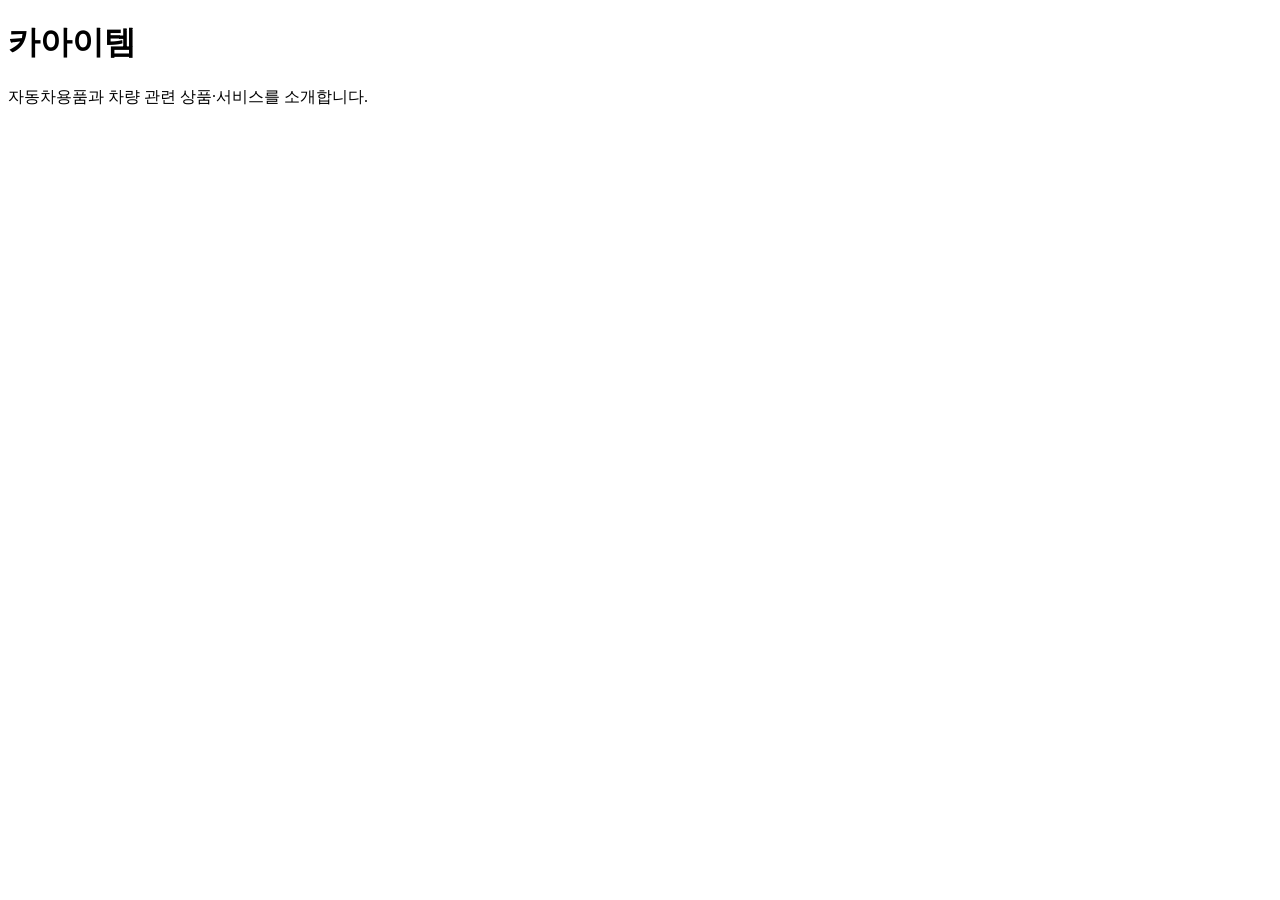
==== index.html @ b66504da "Create index.html" ====
<!DOCTYPE html>
<html lang="ko">
<head>
  <meta charset="UTF-8">
  <meta name="viewport" content="width=device-width, initial-scale=1.0">
  <title>카아이템</title>
</head>
<body>
  <h1>카아이템</h1>
  <p>자동차용품과 차량 관련 상품·서비스를 소개합니다.</p>
</body>
</html>
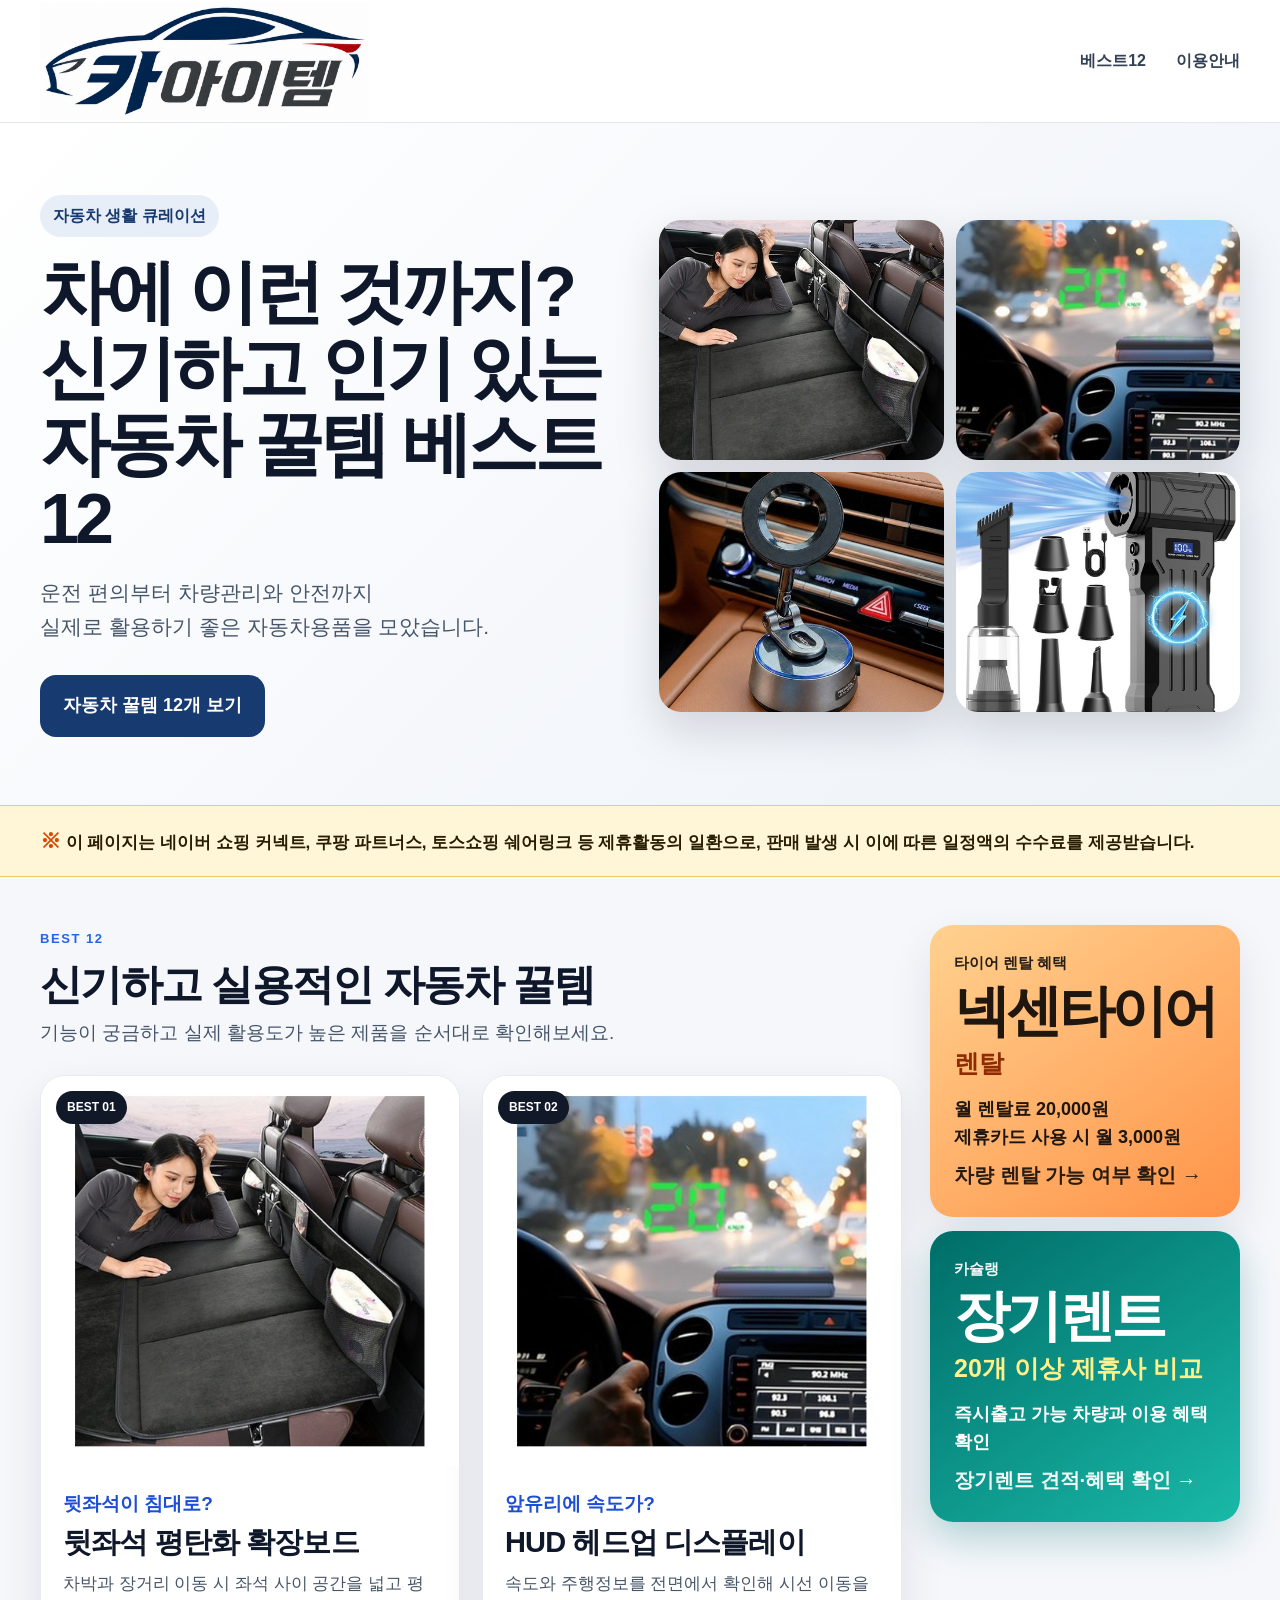
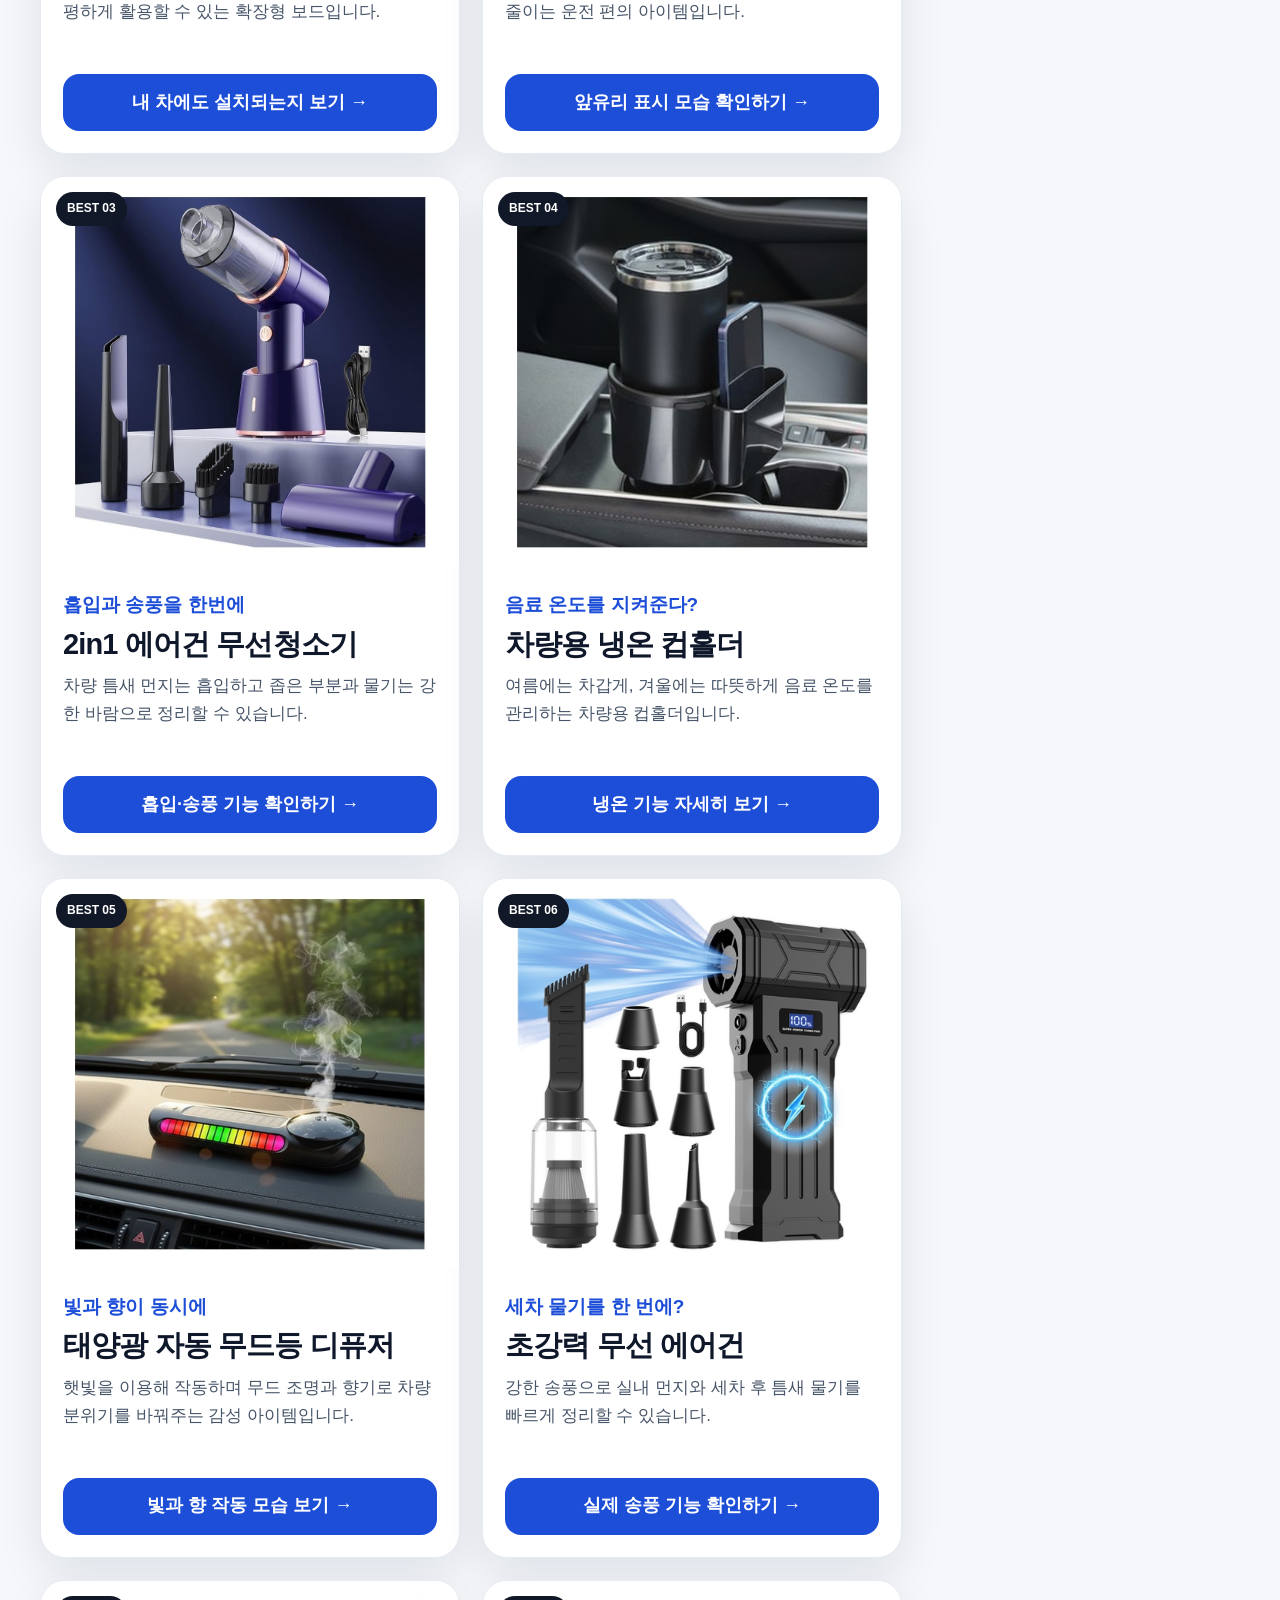
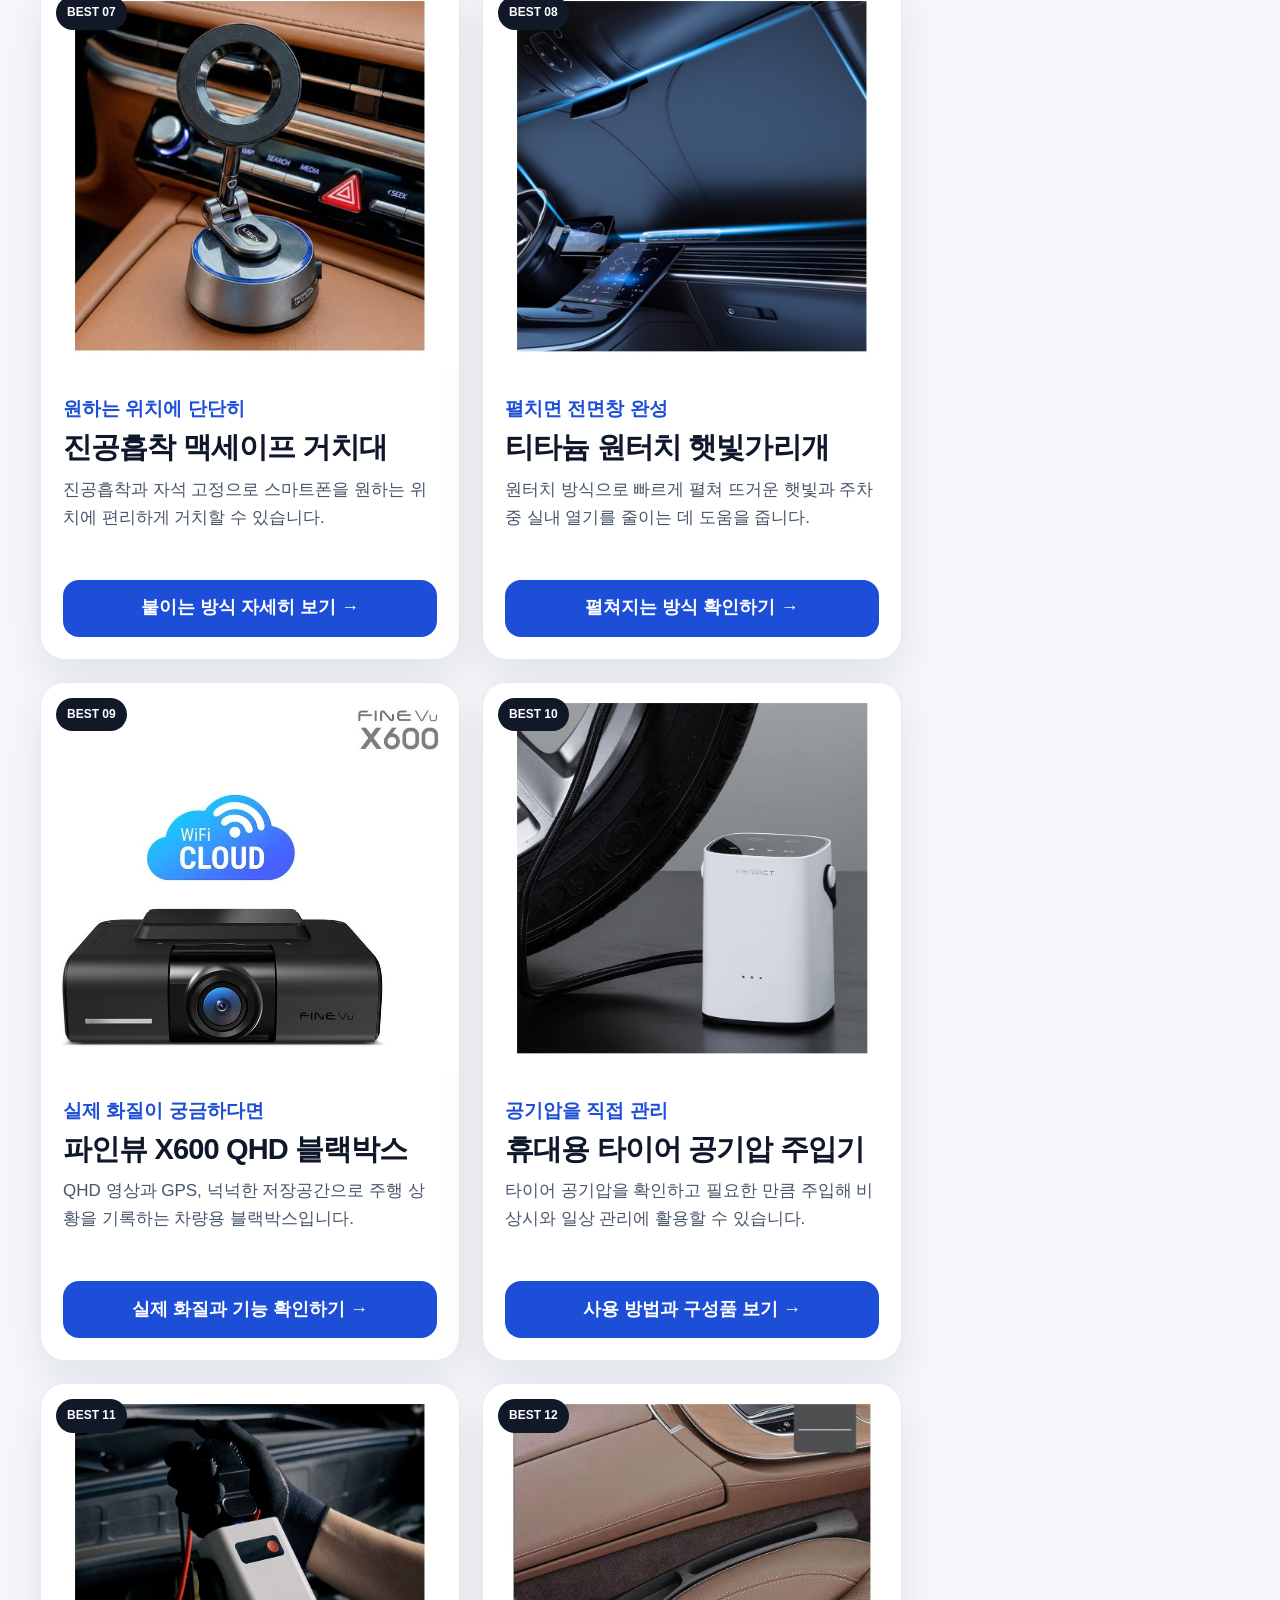
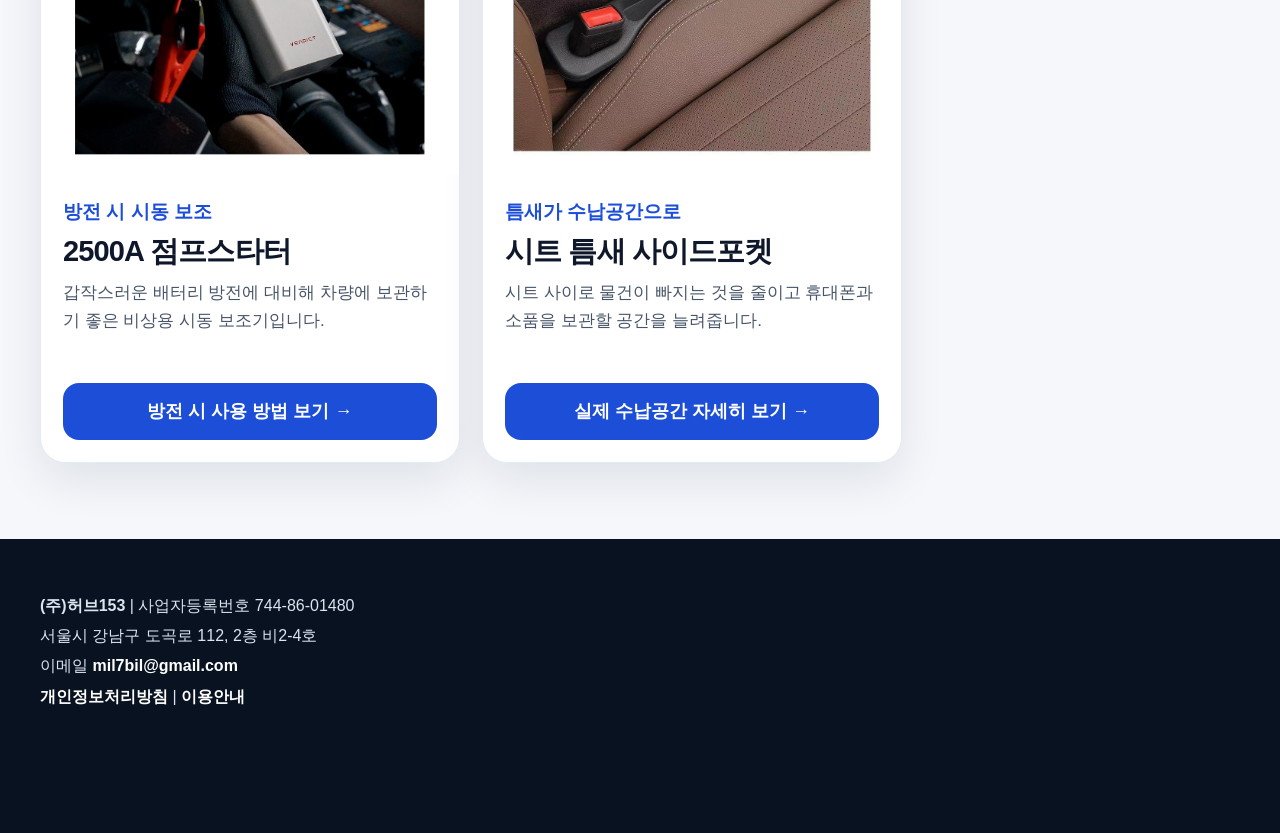
==== commit ecd9a38d: "Add files via upload" ====
--- a/index.html
+++ b/index.html
@@ -1,12 +1,108 @@
-<!DOCTYPE html>
-<html lang="ko">
-<head>
-  <meta charset="UTF-8">
-  <meta name="viewport" content="width=device-width, initial-scale=1.0">
-  <title>카아이템</title>
-</head>
-<body>
-  <h1>카아이템</h1>
-  <p>자동차용품과 차량 관련 상품·서비스를 소개합니다.</p>
-</body>
-</html>
+<!doctype html><html lang="ko"><head>
+<meta charset="utf-8"><meta name="viewport" content="width=device-width,initial-scale=1,viewport-fit=cover">
+<title>카아이템 | 자동차 꿀템 베스트 12</title>
+<meta name="description" content="차에 이런 것까지? 신기하고 인기 있는 자동차 꿀템 베스트 12">
+<link rel="canonical" href="https://caritem.life/"><link rel="stylesheet" href="styles.css">
+</head><body>
+<header class="site-header"><div class="container header-inner">
+<a href="#top" class="logo-link"><img src="assets/logo/caritem-logo.png" alt="카아이템" class="logo-image"></a>
+<nav class="nav"><a href="#best12">베스트12</a><a href="#footer">이용안내</a></nav>
+</div></header>
+<main id="top">
+<section class="hero">
+<div class="container hero-inner">
+<div class="hero-copy">
+<div class="hero-tag">자동차 생활 큐레이션</div>
+<h1>차에 이런 것까지?<br><span>신기하고 인기 있는<br>자동차 꿀템 베스트 12</span></h1>
+<p>운전 편의부터 차량관리와 안전까지<br>실제로 활용하기 좋은 자동차용품을 모았습니다.</p>
+<a href="#best12" class="hero-btn">자동차 꿀템 12개 보기</a>
+</div>
+<div class="hero-photo-collage">
+<a href="https://link.coupang.com/a/ftxtycdx7s" target="_blank" rel="sponsored noopener noreferrer"><img src="assets/hero/01.jpg" alt="뒷좌석 평탄화 확장보드"></a>
+<a href="https://link.coupang.com/a/ftwaCrsBgG" target="_blank" rel="sponsored noopener noreferrer"><img src="assets/hero/02.jpg" alt="HUD 헤드업 디스플레이"></a>
+<a href="https://link.coupang.com/a/ftwsIaDIvk" target="_blank" rel="sponsored noopener noreferrer"><img src="assets/hero/03.jpg" alt="진공흡착 맥세이프 거치대"></a>
+<a href="https://link.coupang.com/a/ftyeFqaHMO" target="_blank" rel="sponsored noopener noreferrer"><img src="assets/hero/04.jpg" alt="초강력 무선 에어건"></a>
+</div>
+</div></section>
+
+<section class="affiliate-disclosure"><div class="container">
+<p><strong>※</strong> 이 페이지는 네이버 쇼핑 커넥트, 쿠팡 파트너스, 토스쇼핑 쉐어링크 등 제휴활동의 일환으로, 판매 발생 시 이에 따른 일정액의 수수료를 제공받습니다.</p>
+</div></section>
+
+<div class="container layout">
+<section class="main-content" id="best12">
+<div class="section-head"><span>BEST 12</span><h2>신기하고 실용적인 자동차 꿀템</h2>
+<p>기능이 궁금하고 실제 활용도가 높은 제품을 순서대로 확인해보세요.</p></div>
+<div class="product-grid"><article class="product-card">
+<a class="product-card-link" href="https://link.coupang.com/a/ftxtycdx7s" target="_blank" rel="sponsored noopener noreferrer">
+<div class="product-image-wrap"><img class="product-image" src="assets/products/01.jpg" alt="뒷좌석 평탄화 확장보드"><span class="product-rank">BEST 01</span></div>
+<div class="product-content"><div class="product-kicker">뒷좌석이 침대로?</div><h3>뒷좌석 평탄화 확장보드</h3><p>차박과 장거리 이동 시 좌석 사이 공간을 넓고 평평하게 활용할 수 있는 확장형 보드입니다.</p><span class="product-btn">내 차에도 설치되는지 보기 →</span></div>
+</a></article><article class="product-card">
+<a class="product-card-link" href="https://link.coupang.com/a/ftwaCrsBgG" target="_blank" rel="sponsored noopener noreferrer">
+<div class="product-image-wrap"><img class="product-image" src="assets/products/02.jpg" alt="HUD 헤드업 디스플레이"><span class="product-rank">BEST 02</span></div>
+<div class="product-content"><div class="product-kicker">앞유리에 속도가?</div><h3>HUD 헤드업 디스플레이</h3><p>속도와 주행정보를 전면에서 확인해 시선 이동을 줄이는 운전 편의 아이템입니다.</p><span class="product-btn">앞유리 표시 모습 확인하기 →</span></div>
+</a></article><article class="product-card">
+<a class="product-card-link" href="https://toss.im/_m/LAUoh4br" target="_blank" rel="sponsored noopener noreferrer">
+<div class="product-image-wrap"><img class="product-image" src="assets/products/03.jpg" alt="2in1 에어건 무선청소기"><span class="product-rank">BEST 03</span></div>
+<div class="product-content"><div class="product-kicker">흡입과 송풍을 한번에</div><h3>2in1 에어건 무선청소기</h3><p>차량 틈새 먼지는 흡입하고 좁은 부분과 물기는 강한 바람으로 정리할 수 있습니다.</p><span class="product-btn">흡입·송풍 기능 확인하기 →</span></div>
+</a></article><article class="product-card">
+<a class="product-card-link" href="https://link.coupang.com/a/ftwKHoUbcW" target="_blank" rel="sponsored noopener noreferrer">
+<div class="product-image-wrap"><img class="product-image" src="assets/products/04.jpg" alt="차량용 냉온 컵홀더"><span class="product-rank">BEST 04</span></div>
+<div class="product-content"><div class="product-kicker">음료 온도를 지켜준다?</div><h3>차량용 냉온 컵홀더</h3><p>여름에는 차갑게, 겨울에는 따뜻하게 음료 온도를 관리하는 차량용 컵홀더입니다.</p><span class="product-btn">냉온 기능 자세히 보기 →</span></div>
+</a></article><article class="product-card">
+<a class="product-card-link" href="https://link.coupang.com/a/ftyCf5DHEW" target="_blank" rel="sponsored noopener noreferrer">
+<div class="product-image-wrap"><img class="product-image" src="assets/products/05.jpg" alt="태양광 자동 무드등 디퓨저"><span class="product-rank">BEST 05</span></div>
+<div class="product-content"><div class="product-kicker">빛과 향이 동시에</div><h3>태양광 자동 무드등 디퓨저</h3><p>햇빛을 이용해 작동하며 무드 조명과 향기로 차량 분위기를 바꿔주는 감성 아이템입니다.</p><span class="product-btn">빛과 향 작동 모습 보기 →</span></div>
+</a></article><article class="product-card">
+<a class="product-card-link" href="https://link.coupang.com/a/ftyeFqaHMO" target="_blank" rel="sponsored noopener noreferrer">
+<div class="product-image-wrap"><img class="product-image" src="assets/products/06.jpg" alt="초강력 무선 에어건"><span class="product-rank">BEST 06</span></div>
+<div class="product-content"><div class="product-kicker">세차 물기를 한 번에?</div><h3>초강력 무선 에어건</h3><p>강한 송풍으로 실내 먼지와 세차 후 틈새 물기를 빠르게 정리할 수 있습니다.</p><span class="product-btn">실제 송풍 기능 확인하기 →</span></div>
+</a></article><article class="product-card">
+<a class="product-card-link" href="https://link.coupang.com/a/ftwsIaDIvk" target="_blank" rel="sponsored noopener noreferrer">
+<div class="product-image-wrap"><img class="product-image" src="assets/products/07.jpg" alt="진공흡착 맥세이프 거치대"><span class="product-rank">BEST 07</span></div>
+<div class="product-content"><div class="product-kicker">원하는 위치에 단단히</div><h3>진공흡착 맥세이프 거치대</h3><p>진공흡착과 자석 고정으로 스마트폰을 원하는 위치에 편리하게 거치할 수 있습니다.</p><span class="product-btn">붙이는 방식 자세히 보기 →</span></div>
+</a></article><article class="product-card">
+<a class="product-card-link" href="https://toss.im/_m/ZxKIRBmD" target="_blank" rel="sponsored noopener noreferrer">
+<div class="product-image-wrap"><img class="product-image" src="assets/products/08.jpg" alt="티타늄 원터치 햇빛가리개"><span class="product-rank">BEST 08</span></div>
+<div class="product-content"><div class="product-kicker">펼치면 전면창 완성</div><h3>티타늄 원터치 햇빛가리개</h3><p>원터치 방식으로 빠르게 펼쳐 뜨거운 햇빛과 주차 중 실내 열기를 줄이는 데 도움을 줍니다.</p><span class="product-btn">펼쳐지는 방식 확인하기 →</span></div>
+</a></article><article class="product-card">
+<a class="product-card-link" href="https://naver.me/52axVWJy" target="_blank" rel="sponsored noopener noreferrer">
+<div class="product-image-wrap"><img class="product-image" src="assets/products/09.jpg" alt="파인뷰 X600 QHD 블랙박스"><span class="product-rank">BEST 09</span></div>
+<div class="product-content"><div class="product-kicker">실제 화질이 궁금하다면</div><h3>파인뷰 X600 QHD 블랙박스</h3><p>QHD 영상과 GPS, 넉넉한 저장공간으로 주행 상황을 기록하는 차량용 블랙박스입니다.</p><span class="product-btn">실제 화질과 기능 확인하기 →</span></div>
+</a></article><article class="product-card">
+<a class="product-card-link" href="https://naver.me/xM5uD6eC" target="_blank" rel="sponsored noopener noreferrer">
+<div class="product-image-wrap"><img class="product-image" src="assets/products/10.jpg" alt="휴대용 타이어 공기압 주입기"><span class="product-rank">BEST 10</span></div>
+<div class="product-content"><div class="product-kicker">공기압을 직접 관리</div><h3>휴대용 타이어 공기압 주입기</h3><p>타이어 공기압을 확인하고 필요한 만큼 주입해 비상시와 일상 관리에 활용할 수 있습니다.</p><span class="product-btn">사용 방법과 구성품 보기 →</span></div>
+</a></article><article class="product-card">
+<a class="product-card-link" href="https://naver.me/FRoBvmih" target="_blank" rel="sponsored noopener noreferrer">
+<div class="product-image-wrap"><img class="product-image" src="assets/products/11.jpg" alt="2500A 점프스타터"><span class="product-rank">BEST 11</span></div>
+<div class="product-content"><div class="product-kicker">방전 시 시동 보조</div><h3>2500A 점프스타터</h3><p>갑작스러운 배터리 방전에 대비해 차량에 보관하기 좋은 비상용 시동 보조기입니다.</p><span class="product-btn">방전 시 사용 방법 보기 →</span></div>
+</a></article><article class="product-card">
+<a class="product-card-link" href="https://toss.im/_m/Jqt0DOQj" target="_blank" rel="sponsored noopener noreferrer">
+<div class="product-image-wrap"><img class="product-image" src="assets/products/12.jpg" alt="시트 틈새 사이드포켓"><span class="product-rank">BEST 12</span></div>
+<div class="product-content"><div class="product-kicker">틈새가 수납공간으로</div><h3>시트 틈새 사이드포켓</h3><p>시트 사이로 물건이 빠지는 것을 줄이고 휴대폰과 소품을 보관할 공간을 늘려줍니다.</p><span class="product-btn">실제 수납공간 자세히 보기 →</span></div>
+</a></article></div>
+
+</section>
+
+<aside class="sticky-rail">
+<a href="https://zidlsysw.adpt.kr" target="_blank" rel="sponsored noopener noreferrer" class="rail-card tire">
+<span>타이어 렌탈 혜택</span><strong>넥센타이어</strong><em>렌탈</em><b>월 렌탈료 20,000원<br>제휴카드 사용 시 월 3,000원<br><span class="rail-cta">차량 렌탈 가능 여부 확인 →</span></b></a>
+<a href="https://www.albarich.com/pt/D7Onaa3nfa" target="_blank" rel="sponsored noopener noreferrer" class="rail-card rent">
+<span>카슐랭</span><strong>장기렌트</strong><em>20개 이상 제휴사 비교</em><b>즉시출고 가능 차량과 이용 혜택 확인<br><span class="rail-cta">장기렌트 견적·혜택 확인 →</span></b></a>
+</aside></div>
+</main>
+
+<footer class="site-footer" id="footer">
+<div class="container simple-footer">
+<p><strong>(주)허브153</strong> | 사업자등록번호 744-86-01480</p>
+<p>서울시 강남구 도곡로 112, 2층 비2-4호</p>
+<p>이메일 <a href="mailto:mil7bil@gmail.com">mil7bil@gmail.com</a></p>
+<p><a href="privacy/">개인정보처리방침</a> | <a href="terms/">이용안내</a></p>
+</div></footer>
+
+<div class="mobile-bar">
+<a href="https://zidlsysw.adpt.kr" target="_blank" rel="sponsored noopener noreferrer" class="mobile-tire"><span>넥센타이어</span><strong>렌탈</strong><em>월 20,000원 / 카드 사용 시 월 3,000원</em></a>
+<a href="https://www.albarich.com/pt/D7Onaa3nfa" target="_blank" rel="sponsored noopener noreferrer" class="mobile-rent"><span>카슐랭</span><strong>장기렌트</strong><em>견적·혜택 확인</em></a>
+</div>
+</body></html>
--- a/styles.css
+++ b/styles.css
@@ -0,0 +1,235 @@
+
+:root{--bg:#f5f7fb;--text:#0f172a;--muted:#475569;--shadow:0 18px 45px rgba(15,23,42,.09)}
+*{box-sizing:border-box}html{scroll-behavior:smooth}body{margin:0;font-family:Pretendard,-apple-system,BlinkMacSystemFont,"Noto Sans KR","Segoe UI",sans-serif;background:var(--bg);color:var(--text);line-height:1.65}img{display:block;max-width:100%}a{text-decoration:none;color:inherit}.container{width:min(1200px,calc(100% - 36px));margin:auto}
+.site-header{position:sticky;top:0;z-index:50;background:rgba(255,255,255,.96);border-bottom:1px solid #e5e7eb;backdrop-filter:blur(12px)}.header-inner{height:104px;display:flex;align-items:center;justify-content:space-between}.logo-image{height:74px;width:auto}.nav{display:flex;gap:30px;font-weight:800;color:#334155}
+.hero{background:linear-gradient(135deg,#08162f,#102f66 55%,#174ea6);color:#fff;padding:82px 0 76px}.hero-inner{display:grid;grid-template-columns:1.05fr .95fr;gap:48px;align-items:center}.hero-tag{display:inline-block;background:rgba(255,255,255,.13);padding:8px 13px;border-radius:999px;font-weight:800}.hero h1{font-size:clamp(44px,5.8vw,70px);line-height:1.08;letter-spacing:-.055em;margin:18px 0}.hero p{font-size:21px;color:#dbeafe;margin:0}.hero-btn{display:inline-flex;margin-top:30px;background:#fff;color:#0f172a;padding:16px 23px;border-radius:16px;font-size:18px;font-weight:900}.hero-visual{min-height:360px;position:relative;display:flex;align-items:center;justify-content:center}.car-line{width:94%;height:220px;border:8px solid rgba(255,255,255,.9);border-left-color:transparent;border-right-color:transparent;border-bottom-width:14px;border-radius:55% 55% 30% 30%/70% 70% 25% 25%;transform:skewX(-8deg)}.category-pills{position:absolute;bottom:20px;display:flex;gap:10px;flex-wrap:wrap;justify-content:center}.category-pills span{background:#fff;color:#15305f;padding:9px 16px;border-radius:999px;font-weight:900}
+.affiliate-disclosure{background:#fff6d8;border-top:1px solid #efca65;border-bottom:1px solid #efca65}.affiliate-disclosure p{margin:0;padding:18px 0;font-size:17px;font-weight:700;color:#281d00}.affiliate-disclosure strong{color:#d94700;font-size:21px}
+.layout{display:grid;grid-template-columns:minmax(0,1fr) 310px;gap:28px;padding:48px 0 76px}.section-head{margin-bottom:26px}.section-head span{font-size:13px;font-weight:900;color:#2563eb;letter-spacing:.12em}.section-head h2{font-size:42px;line-height:1.18;letter-spacing:-.04em;margin:8px 0}.section-head p{font-size:19px;color:#475569;margin:0}.product-grid{display:grid;grid-template-columns:repeat(2,minmax(0,1fr));gap:22px}.product-card{background:#fff;border:1px solid #e6ebf1;border-radius:25px;overflow:hidden;box-shadow:var(--shadow);transition:.2s}.product-card:hover{transform:translateY(-5px)}.product-image-wrap{position:relative}.product-image{width:100%;aspect-ratio:1.55/1;object-fit:cover}.product-rank{position:absolute;left:15px;top:15px;background:#111827;color:#fff;padding:7px 11px;border-radius:999px;font-size:12px;font-weight:900}.product-content{padding:22px}.product-kicker{font-size:19px;font-weight:900;color:#1d4ed8}.product-content h3{font-size:29px;line-height:1.22;margin:6px 0 10px;letter-spacing:-.03em}.product-content p{font-size:17px;color:#475569;margin:0 0 20px;min-height:84px}.product-btn{display:flex;align-items:center;justify-content:center;background:#1d4ed8;color:#fff;min-height:57px;border-radius:16px;font-size:18px;font-weight:900}
+.benefits-section{margin-top:54px;padding:34px;border-radius:30px;background:linear-gradient(135deg,#0b1531,#151f4e);color:#fff}.section-head.light span{color:#93c5fd}.section-head.light p{color:#dbeafe}.benefits-grid{display:grid;grid-template-columns:1fr 1fr;gap:18px}.benefit-card{padding:27px;border-radius:25px}.benefit-card.tire{background:linear-gradient(145deg,#fff5e4,#ffc47d);color:#111827}.benefit-card.rent{background:linear-gradient(145deg,#1b3f98,#5b37ca);color:#fff;box-shadow:0 16px 36px rgba(62,51,205,.38)}.benefit-top{font-size:14px;font-weight:900}.benefit-card h3{font-size:35px;line-height:1.15;margin:11px 0}.benefit-strong{font-size:23px;font-weight:900;margin:0}.benefit-card.tire .benefit-strong{color:#b84300}.benefit-card.rent .benefit-strong{color:#ffe67c}.benefit-desc{font-size:17px;margin:16px 0 20px}.benefit-btn{display:flex;align-items:center;justify-content:center;min-height:57px;border-radius:15px;font-size:17px;font-weight:900}.tire-btn{background:#ef5b0c;color:#fff}.rent-btn{background:#fff;color:#243d9b}
+.sticky-rail{position:sticky;top:125px;align-self:start;display:flex;flex-direction:column;gap:14px}.rail-card{padding:23px;border-radius:23px;box-shadow:var(--shadow)}.rail-card.tire{background:linear-gradient(145deg,#fff1d8,#ffb35f)}.rail-card.rent{background:linear-gradient(145deg,#193d98,#6637d4);color:#fff;box-shadow:0 16px 38px rgba(55,45,190,.35)}.rail-card span,.rail-card strong,.rail-card em,.rail-card b{display:block}.rail-card span{font-size:14px;font-weight:900}.rail-card strong{font-size:29px;line-height:1.18;margin-top:9px}.rail-card em{font-style:normal;font-size:18px;font-weight:900;margin-top:8px}.rail-card.tire em{color:#9d3200}.rail-card.rent em{color:#ffe477}.rail-card b{margin-top:18px;font-size:17px}
+.site-footer{background:#091221;color:#dbe4ef;padding:42px 0 112px}.footer-inner{display:grid;grid-template-columns:1.2fr .7fr 1fr;gap:30px}.footer-logo{height:64px;width:auto;margin-bottom:12px}.footer-brand p,.footer-company p{margin:0;font-size:16px}.footer-links{display:flex;flex-direction:column;gap:12px;padding-top:9px}.footer-links a{font-weight:800;color:#fff}.mobile-bar{display:none}
+@media(max-width:1080px){.layout{grid-template-columns:1fr}.sticky-rail{display:none}}
+@media(max-width:860px){
+body{padding-bottom:86px}.header-inner{height:86px}.logo-image{height:58px}.nav{display:none}.hero{padding:55px 0 52px}.hero-inner{grid-template-columns:1fr}.hero h1{font-size:43px}.hero p{font-size:18px}.hero-visual{min-height:210px}.car-line{height:130px}.affiliate-disclosure p{font-size:16px;padding:16px 0}.layout{padding-top:34px}.section-head h2{font-size:33px}.section-head p{font-size:17px}.product-grid{grid-template-columns:1fr}.product-content h3{font-size:27px}.product-content p{min-height:0}.benefits-section{display:none}.footer-inner{grid-template-columns:1fr}.site-footer{padding-bottom:36px}.mobile-bar{display:grid;position:fixed;left:8px;right:8px;bottom:8px;z-index:100;grid-template-columns:1fr 1fr;gap:7px;background:#0f172a;padding:7px;border-radius:17px;box-shadow:0 15px 40px rgba(0,0,0,.33)}.mobile-bar a{border-radius:12px;padding:8px 10px;color:#fff;min-height:65px}.mobile-tire{background:#e85b0b}.mobile-rent{background:linear-gradient(135deg,#1d3c9b,#6237cf)}.mobile-bar span,.mobile-bar strong,.mobile-bar em{display:block;line-height:1.16}.mobile-bar span{font-size:11px}.mobile-bar strong{font-size:15px;margin-top:3px}.mobile-bar em{font-style:normal;font-size:11px;margin-top:3px;color:#fff2b0}}
+
+/* final v3 refinements */
+.hero{
+  background:linear-gradient(135deg,#ffffff 0%,#f4f7fb 60%,#eef3f8 100%);
+  color:#0f172a;
+  padding:72px 0 68px;
+}
+.hero p{color:#475569}
+.hero-tag{background:#e8eef8;color:#173a70}
+.hero-btn{background:#173a70;color:#fff}
+.hero-photo-collage{
+  position:relative;
+  min-height:430px;
+}
+.hero-photo-collage img{
+  position:absolute;
+  width:54%;
+  aspect-ratio:1/1;
+  object-fit:cover;
+  border-radius:28px;
+  border:8px solid #fff;
+  box-shadow:0 22px 55px rgba(15,23,42,.16);
+}
+.hero-photo-collage img:nth-child(1){left:0;top:55px;z-index:2}
+.hero-photo-collage img:nth-child(2){right:0;top:0;z-index:3}
+.hero-photo-collage img:nth-child(3){right:12%;bottom:0;z-index:4;width:44%}
+
+.rail-card.tire{
+  background:linear-gradient(145deg,#ffd18f,#ff9348);
+  color:#1e160f;
+}
+.rail-card.tire em{color:#8f2b00}
+.rail-card.rent{
+  background:linear-gradient(145deg,#006d68,#19b9a8);
+  color:#fff;
+  box-shadow:0 16px 38px rgba(0,109,104,.28);
+}
+.rail-card.rent em{color:#fff08a}
+
+.simple-footer{
+  padding:8px 0;
+  text-align:left;
+}
+.simple-footer p{
+  margin:3px 0;
+  font-size:16px;
+  line-height:1.7;
+}
+.simple-footer a{color:#fff;font-weight:800}
+
+@media(max-width:860px){
+  .hero{padding:50px 0 42px}
+  .hero-photo-collage{min-height:300px;margin-top:10px}
+  .hero-photo-collage img{border-width:5px;border-radius:20px}
+  .simple-footer p{font-size:15px}
+}
+
+/* v4 final refinements */
+.header-inner{height:108px}
+.logo-image{height:88px;max-width:230px;object-fit:contain}
+.footer-logo{height:72px}
+.rail-card{padding:28px}
+.rail-card span{font-size:17px}
+.rail-card strong{font-size:40px;line-height:1.08}
+.rail-card em{font-size:23px;line-height:1.25}
+.rail-card b{font-size:21px;line-height:1.3;margin-top:22px}
+.benefit-card h3{font-size:44px}
+.benefit-strong{font-size:29px}
+.benefit-desc{font-size:19px}
+.benefit-btn{font-size:20px;min-height:64px}
+.product-image{aspect-ratio:1.48/1;object-fit:cover;background:#fff}
+@media (max-width:860px){
+  .header-inner{height:88px}
+  .logo-image{height:70px;max-width:185px}
+  .footer-logo{height:62px}
+}
+
+/* v5 visibility refinements */
+.header-inner{height:122px}
+.logo-image{
+  width:330px;
+  height:auto;
+  max-width:none;
+  object-fit:contain;
+}
+.footer-logo{
+  width:270px;
+  height:auto;
+  max-width:100%;
+}
+.product-image-wrap{
+  background:#fff;
+  padding:18px;
+  min-height:360px;
+  display:flex;
+  align-items:center;
+  justify-content:center;
+}
+.product-image{
+  width:100%;
+  height:330px;
+  aspect-ratio:auto;
+  object-fit:contain;
+  object-position:center;
+  background:#fff;
+}
+.hero-photo-collage img{
+  object-fit:contain;
+  object-position:center;
+  background:#fff;
+  padding:12px;
+}
+@media(max-width:860px){
+  .header-inner{height:100px}
+  .logo-image{width:255px;height:auto;max-width:none}
+  .footer-logo{width:225px;height:auto}
+  .product-image-wrap{min-height:280px;padding:14px}
+  .product-image{height:250px}
+  .hero-photo-collage img{padding:8px}
+}
+
+/* v6 final refinements */
+.hero-photo-collage{display:grid !important;grid-template-columns:repeat(3,1fr);gap:16px;min-height:auto !important;align-items:stretch}
+.hero-photo-collage img{position:static !important;width:100% !important;height:210px !important;aspect-ratio:auto !important;object-fit:contain !important;object-position:center center !important;background:#fff;padding:14px;border:7px solid #fff;border-radius:26px;box-shadow:0 18px 45px rgba(15,23,42,.16)}
+.hero-photo-collage img:nth-child(3){width:100% !important}
+.product-image-wrap{position:relative;background:#fff;padding:18px;min-height:360px;display:flex;align-items:center;justify-content:center}
+.product-image{width:100% !important;height:320px !important;aspect-ratio:auto !important;object-fit:contain !important;object-position:center center !important;background:#fff}
+.product-rank{z-index:5}
+.benefit-card h3{font-size:50px !important;line-height:1.05 !important;letter-spacing:-.05em}
+.benefit-strong{font-size:32px !important;line-height:1.12 !important}
+.benefit-line{font-size:22px;font-weight:900;line-height:1.35}
+.benefit-line.sub{font-size:20px}
+.benefit-desc{font-size:18px !important;line-height:1.55 !important}
+.benefit-top{font-size:15px !important}
+.rail-card{padding:26px 24px !important}
+.rail-card span{font-size:15px !important;font-weight:800 !important;opacity:.95}
+.rail-card strong{font-size:48px !important;line-height:1.02 !important;letter-spacing:-.06em;margin-top:8px}
+.rail-card em{font-size:28px !important;line-height:1.08 !important;margin-top:4px;font-weight:900 !important}
+.rail-card b{display:block;font-size:18px !important;line-height:1.55 !important;margin-top:18px;font-weight:900 !important}
+.rail-card .rail-cta{display:inline-block;margin-top:8px;font-size:20px;font-weight:900;text-decoration:none}
+.mobile-bar strong{font-size:19px !important}
+.mobile-bar span{font-size:12px !important}
+.mobile-bar em{font-size:12px !important;font-style:normal;line-height:1.35;display:block;margin-top:4px}
+@media(max-width:860px){
+  .hero-photo-collage{grid-template-columns:repeat(3,1fr);gap:10px}
+  .hero-photo-collage img{height:120px !important;padding:8px;border-width:5px;border-radius:18px}
+  .product-image-wrap{min-height:280px;padding:14px}
+  .product-image{height:240px !important}
+  .benefit-card h3{font-size:42px !important}
+  .benefit-strong{font-size:28px !important}
+}
+
+/* v7 exact uploaded product photos */
+.hero-photo-collage{display:grid !important;grid-template-columns:repeat(3,minmax(0,1fr));gap:16px;align-items:stretch}
+.hero-photo-collage img{position:static !important;width:100% !important;height:230px !important;object-fit:contain !important;object-position:center !important;background:#fff !important;padding:12px !important;border:7px solid #fff !important;border-radius:26px !important}
+.product-image-wrap{min-height:390px !important;padding:20px !important;background:#fff !important}
+.product-image{width:100% !important;height:350px !important;object-fit:contain !important;object-position:center !important;background:#fff !important}
+.rail-card strong{font-size:56px !important;line-height:.98 !important;letter-spacing:-.065em !important;white-space:nowrap}
+.rail-card em{font-size:25px !important;line-height:1.15 !important;margin-top:10px !important}
+.rail-card b{font-size:18px !important;line-height:1.55 !important}
+.rail-card .rail-cta{font-size:20px !important}
+@media(max-width:860px){.hero-photo-collage{gap:8px}.hero-photo-collage img{height:128px !important;padding:6px !important;border-width:4px !important;border-radius:16px !important}.product-image-wrap{min-height:300px !important;padding:12px !important}.product-image{height:276px !important}}
+
+/* v8 hero: four large original product photos, minimal whitespace */
+.hero-inner{grid-template-columns:1fr 1fr;gap:38px}
+.hero-photo-collage{
+  display:grid !important;
+  grid-template-columns:repeat(2,minmax(0,1fr)) !important;
+  gap:12px !important;
+  min-height:0 !important;
+}
+.hero-photo-collage a{
+  display:block;
+  height:240px;
+  overflow:hidden;
+  border-radius:22px;
+  background:#fff;
+  box-shadow:0 18px 45px rgba(15,23,42,.15);
+}
+.hero-photo-collage img{
+  position:static !important;
+  width:100% !important;
+  height:100% !important;
+  object-fit:cover !important;
+  object-position:center !important;
+  padding:0 !important;
+  border:0 !important;
+  border-radius:0 !important;
+  box-shadow:none !important;
+  background:#fff !important;
+}
+.hero-photo-collage a:hover img{transform:scale(1.025)}
+.hero-photo-collage img{transition:transform .2s ease}
+@media(max-width:860px){
+  .hero-inner{grid-template-columns:1fr}
+  .hero-photo-collage{grid-template-columns:repeat(2,minmax(0,1fr)) !important;gap:8px !important}
+  .hero-photo-collage a{height:165px;border-radius:16px}
+}
+
+/* FINAL GitHub upload: enlarge all 12 supplied product photos */
+.product-image-wrap{
+  min-height:390px !important;
+  padding:8px !important;
+  overflow:hidden !important;
+  background:#fff !important;
+}
+.product-image{
+  width:100% !important;
+  height:374px !important;
+  object-fit:contain !important;
+  object-position:center !important;
+  background:#fff !important;
+}
+@media(max-width:860px){
+  .product-image-wrap{
+    min-height:292px !important;
+    padding:6px !important;
+  }
+  .product-image{
+    height:280px !important;
+  }
+}
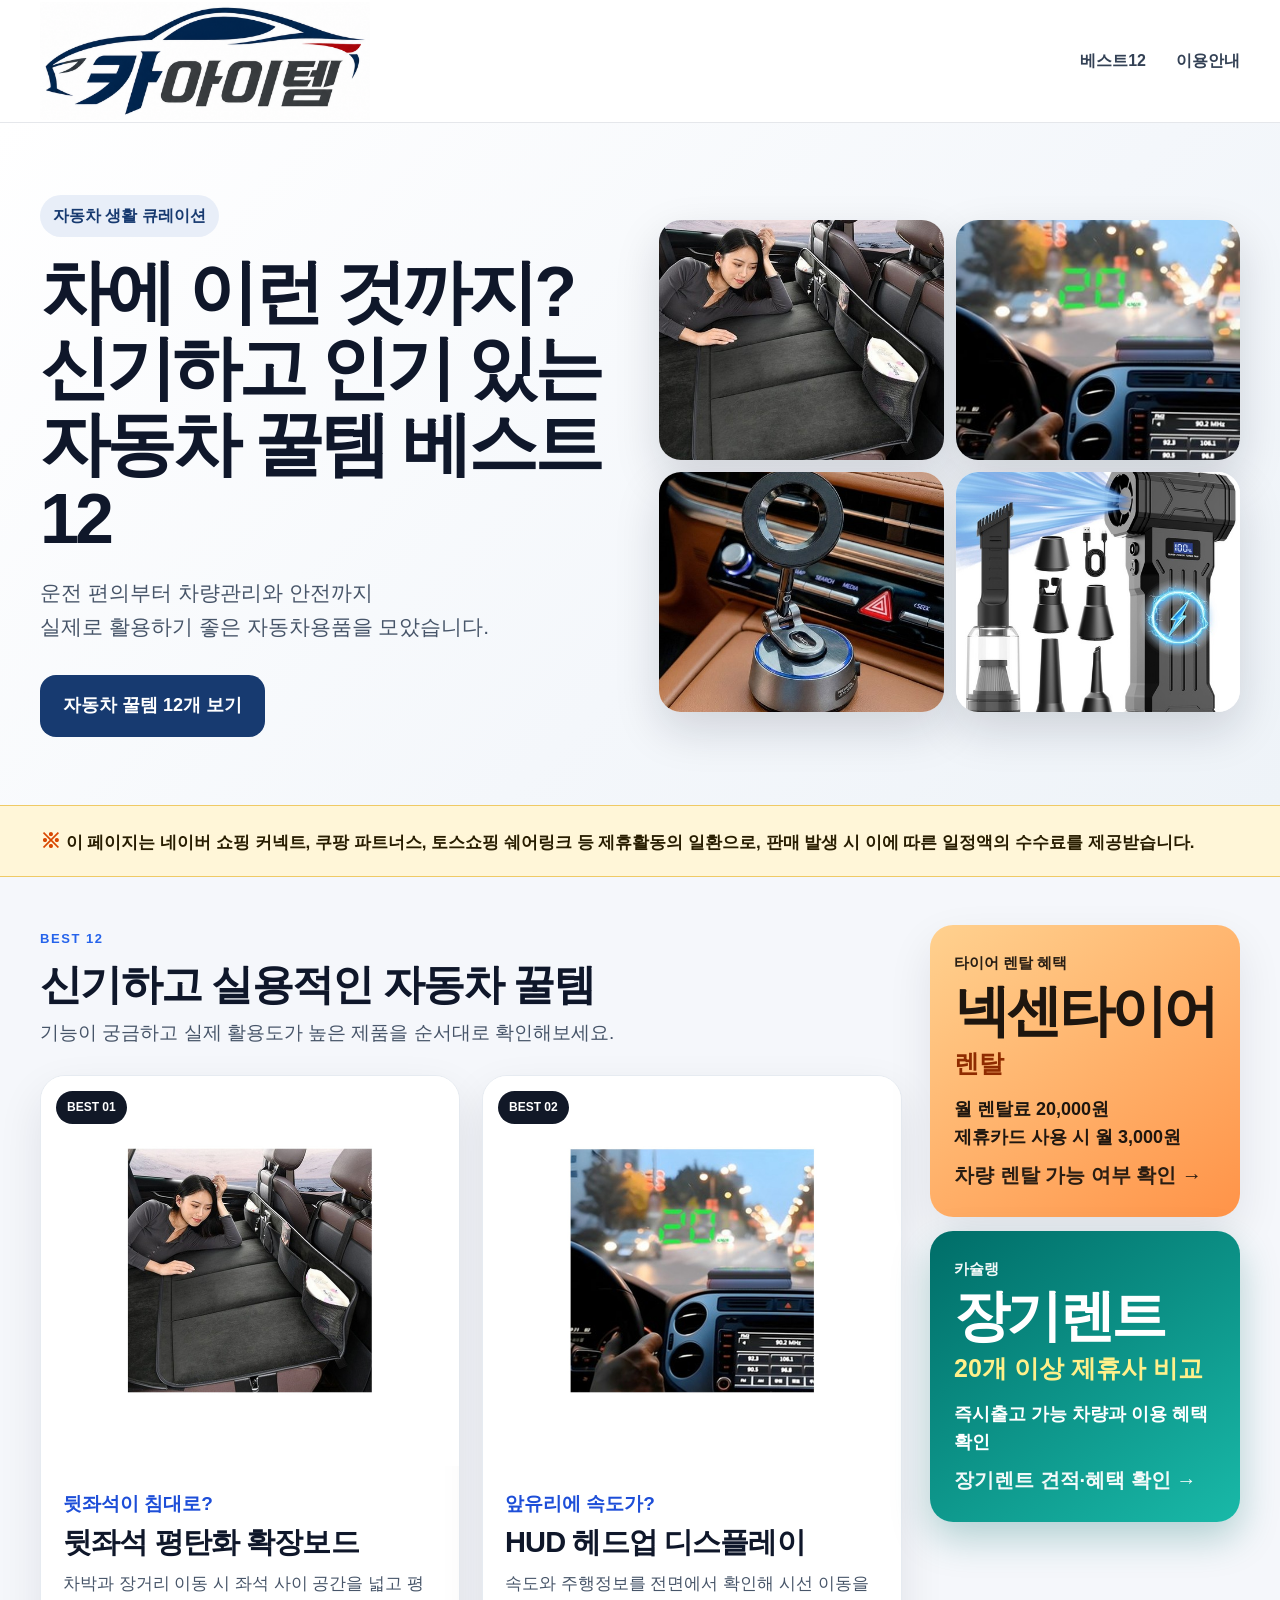
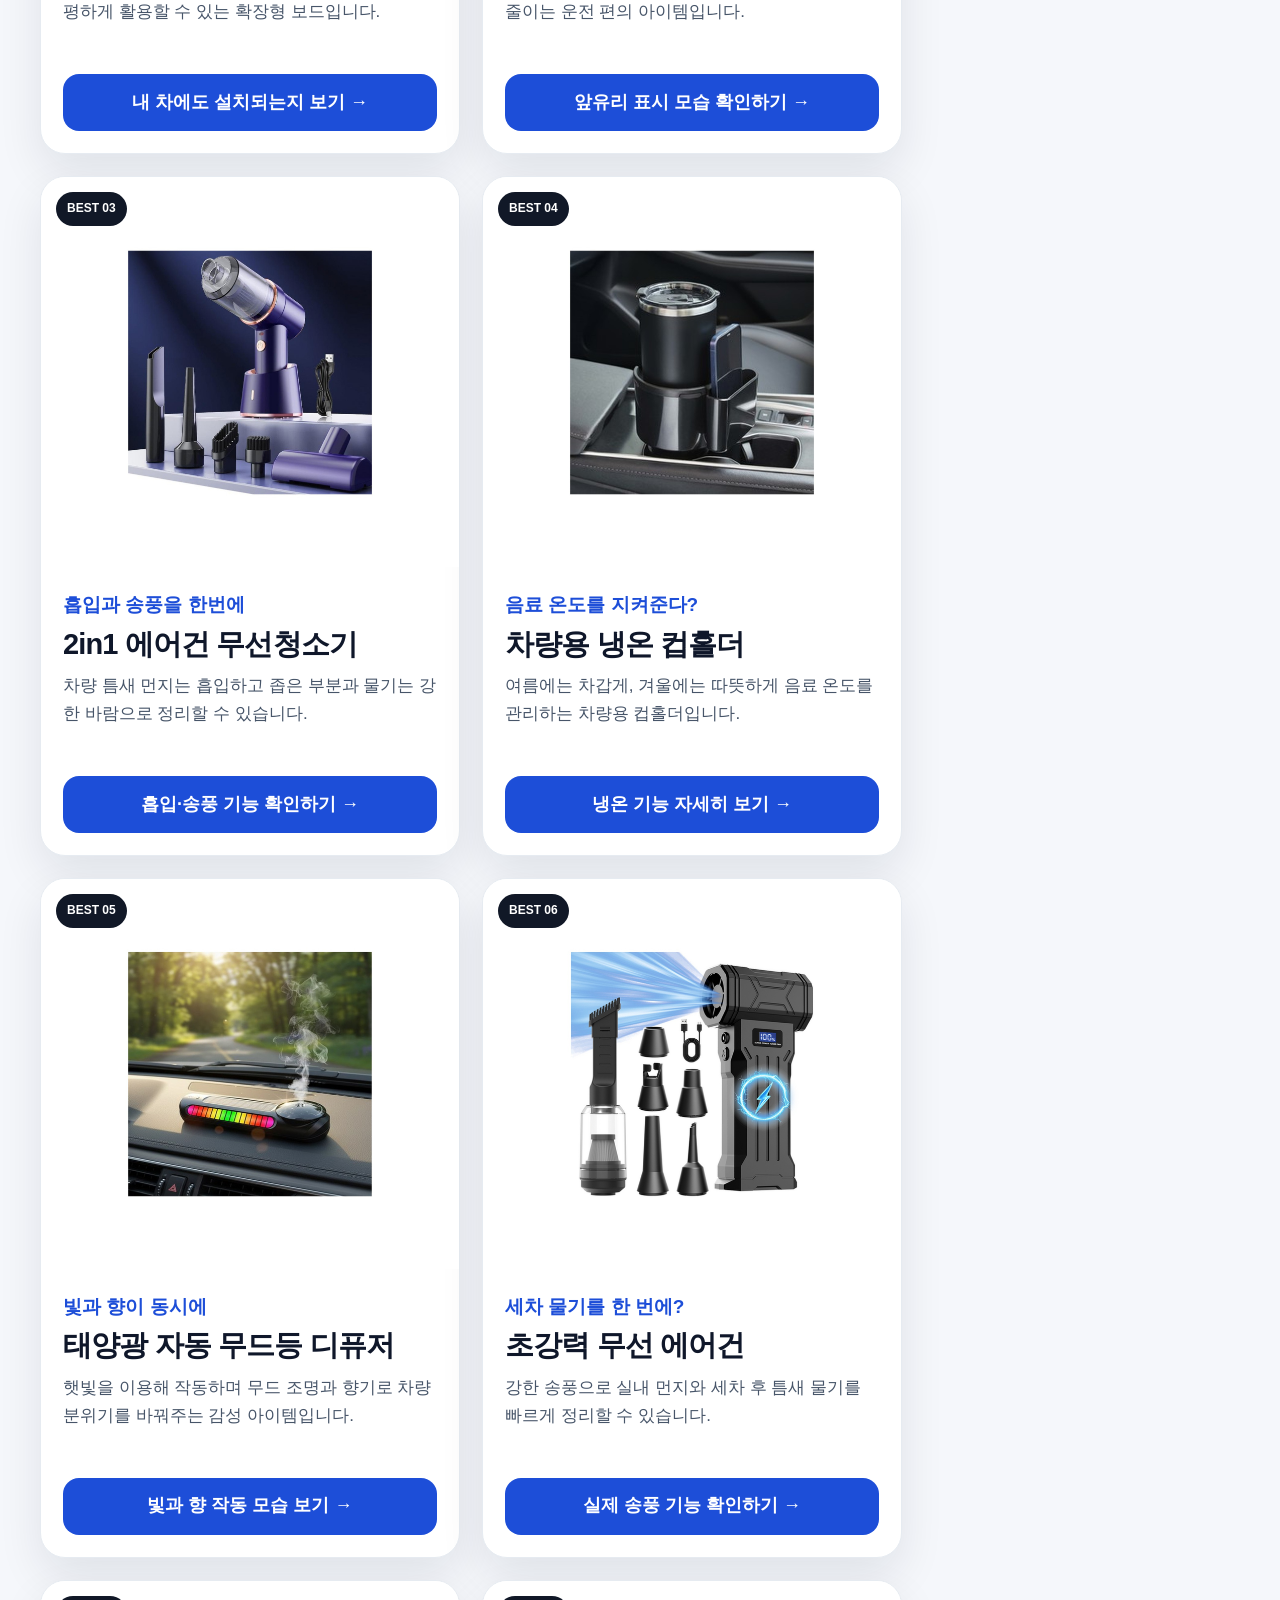
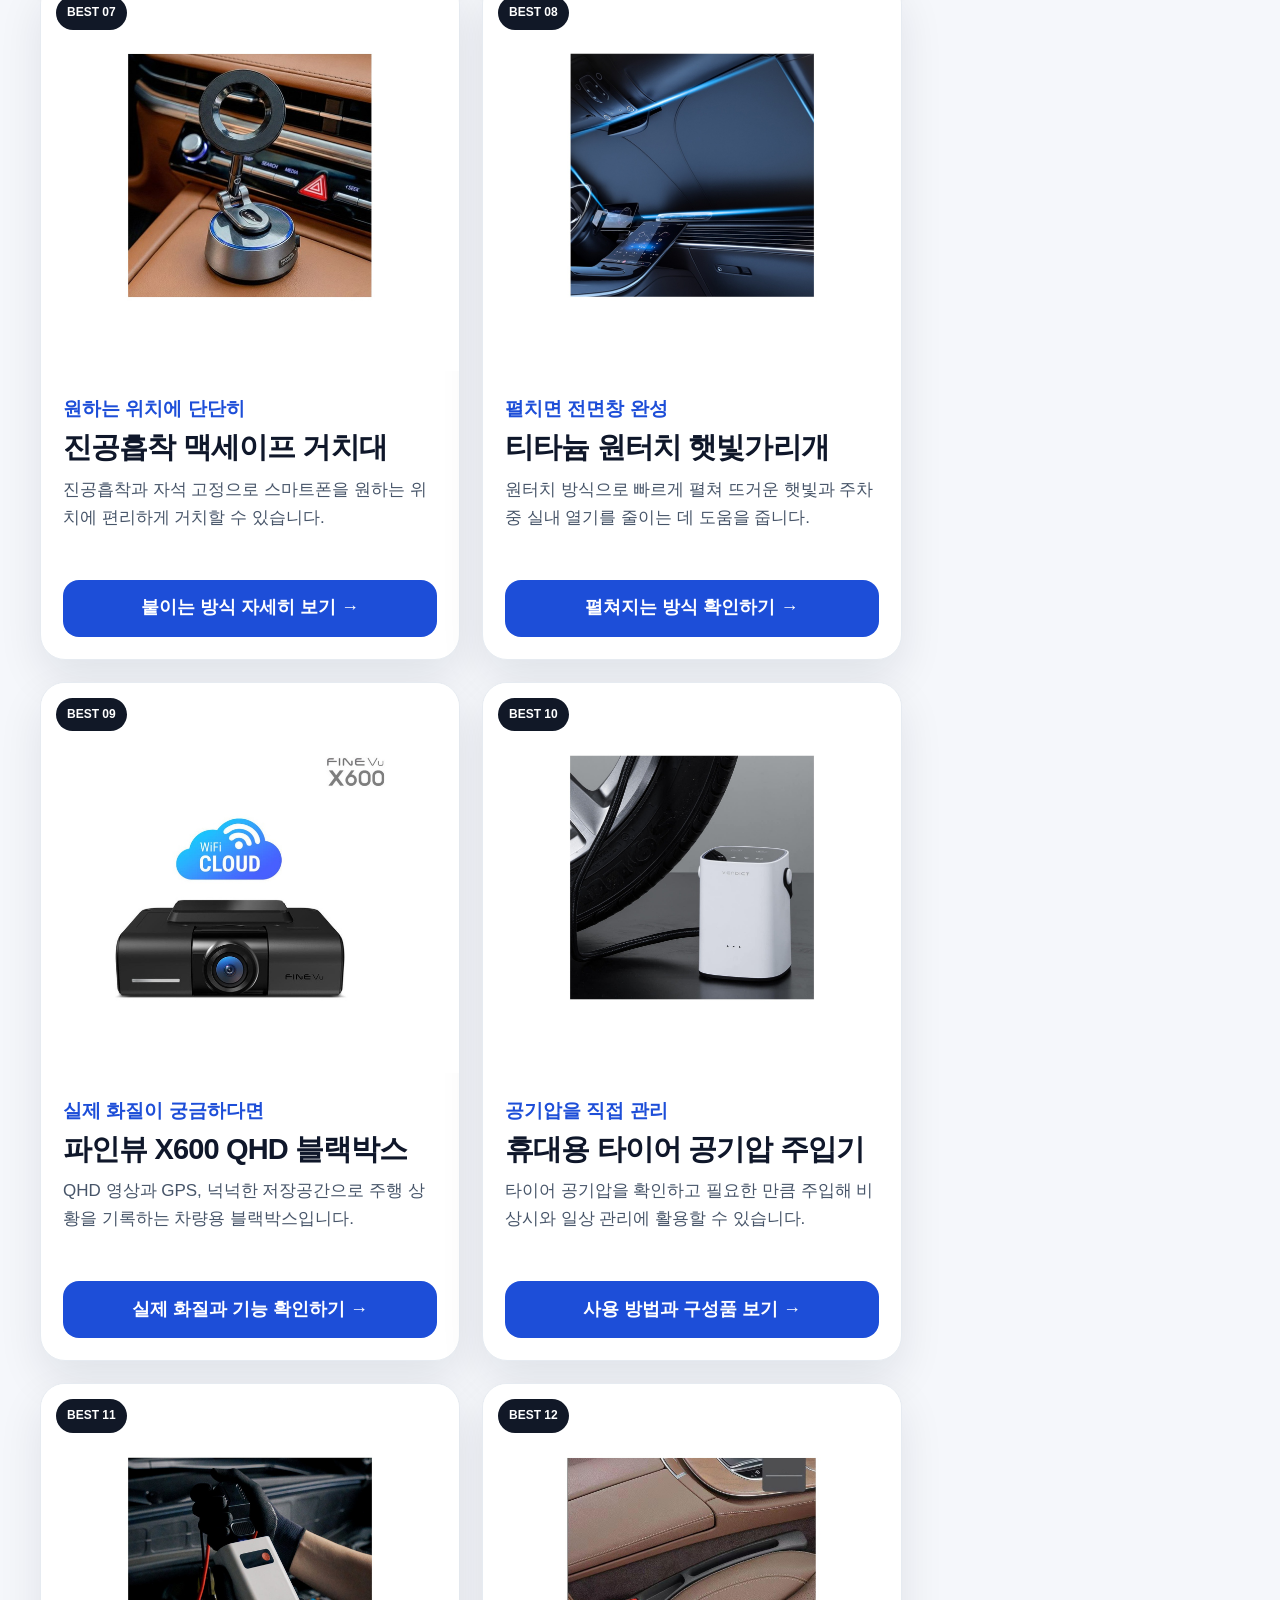
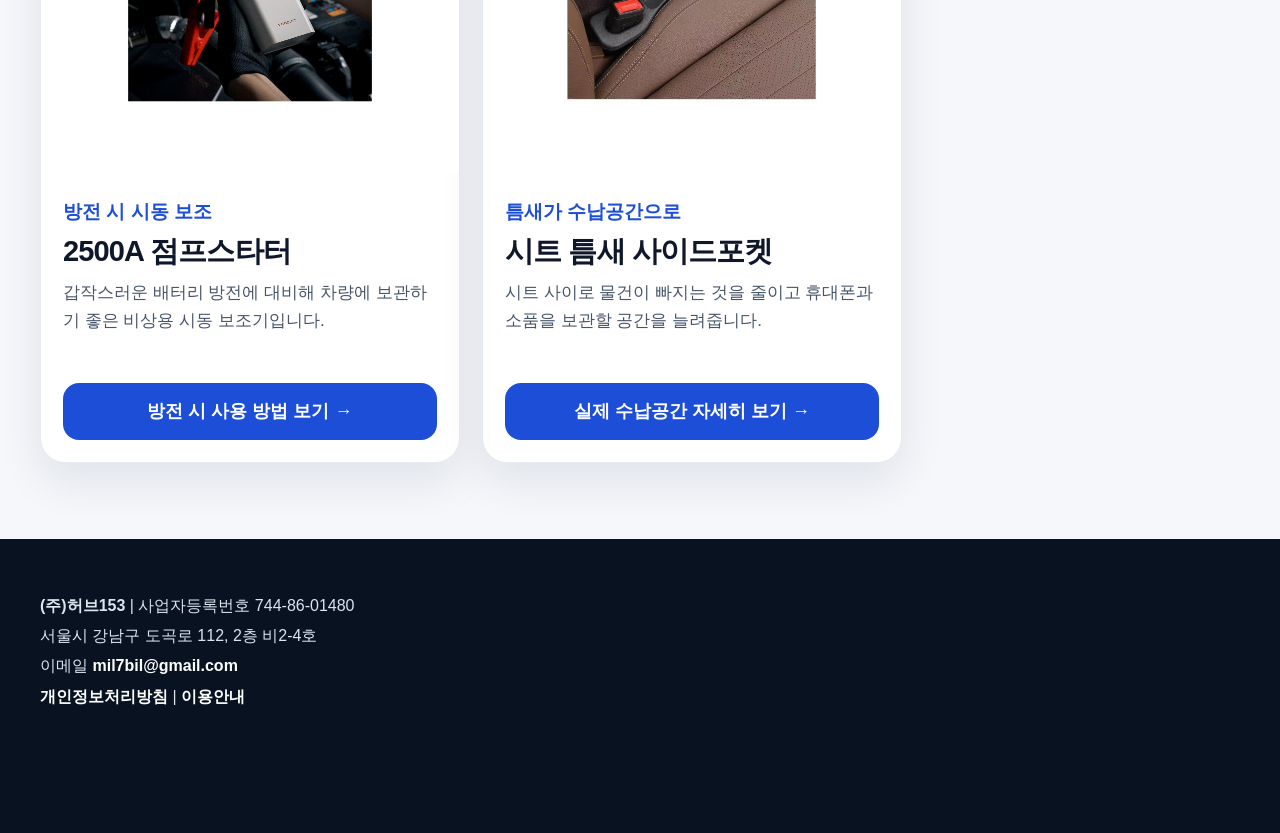
==== commit 7d87ae25: "Add files via upload" ====
--- a/index.html
+++ b/index.html
@@ -2,7 +2,7 @@
 <meta charset="utf-8"><meta name="viewport" content="width=device-width,initial-scale=1,viewport-fit=cover">
 <title>카아이템 | 자동차 꿀템 베스트 12</title>
 <meta name="description" content="차에 이런 것까지? 신기하고 인기 있는 자동차 꿀템 베스트 12">
-<link rel="canonical" href="https://caritem.life/"><link rel="stylesheet" href="styles.css">
+<link rel="canonical" href="https://caritem.life/dcar/"><link rel="stylesheet" href="styles.css">
 </head><body>
 <header class="site-header"><div class="container header-inner">
 <a href="#top" class="logo-link"><img src="assets/logo/caritem-logo.png" alt="카아이템" class="logo-image"></a>
@@ -86,9 +86,9 @@
 </section>
 
 <aside class="sticky-rail">
-<a href="https://zidlsysw.adpt.kr" target="_blank" rel="sponsored noopener noreferrer" class="rail-card tire">
+<a href="https://tedlsywh.adpt.kr" target="_blank" rel="sponsored noopener noreferrer" class="rail-card tire">
 <span>타이어 렌탈 혜택</span><strong>넥센타이어</strong><em>렌탈</em><b>월 렌탈료 20,000원<br>제휴카드 사용 시 월 3,000원<br><span class="rail-cta">차량 렌탈 가능 여부 확인 →</span></b></a>
-<a href="https://www.albarich.com/pt/D7Onaa3nfa" target="_blank" rel="sponsored noopener noreferrer" class="rail-card rent">
+<a href="https://www.albarich.com/pt/KQG61LutKA" target="_blank" rel="sponsored noopener noreferrer" class="rail-card rent">
 <span>카슐랭</span><strong>장기렌트</strong><em>20개 이상 제휴사 비교</em><b>즉시출고 가능 차량과 이용 혜택 확인<br><span class="rail-cta">장기렌트 견적·혜택 확인 →</span></b></a>
 </aside></div>
 </main>
@@ -102,7 +102,7 @@
 </div></footer>
 
 <div class="mobile-bar">
-<a href="https://zidlsysw.adpt.kr" target="_blank" rel="sponsored noopener noreferrer" class="mobile-tire"><span>넥센타이어</span><strong>렌탈</strong><em>월 20,000원 / 카드 사용 시 월 3,000원</em></a>
-<a href="https://www.albarich.com/pt/D7Onaa3nfa" target="_blank" rel="sponsored noopener noreferrer" class="mobile-rent"><span>카슐랭</span><strong>장기렌트</strong><em>견적·혜택 확인</em></a>
+<a href="https://tedlsywh.adpt.kr" target="_blank" rel="sponsored noopener noreferrer" class="mobile-tire"><span>넥센타이어</span><strong>렌탈</strong><em>월 20,000원 / 카드 사용 시 월 3,000원</em></a>
+<a href="https://www.albarich.com/pt/KQG61LutKA" target="_blank" rel="sponsored noopener noreferrer" class="mobile-rent"><span>카슐랭</span><strong>장기렌트</strong><em>견적·혜택 확인</em></a>
 </div>
 </body></html>
--- a/styles.css
+++ b/styles.css
@@ -210,11 +210,10 @@
   .hero-photo-collage a{height:165px;border-radius:16px}
 }
 
-/* FINAL GitHub upload: enlarge all 12 supplied product photos */
+/* v9 final: enlarge all 12 supplied product photos */
 .product-image-wrap{
   min-height:390px !important;
   padding:8px !important;
-  overflow:hidden !important;
   background:#fff !important;
 }
 .product-image{
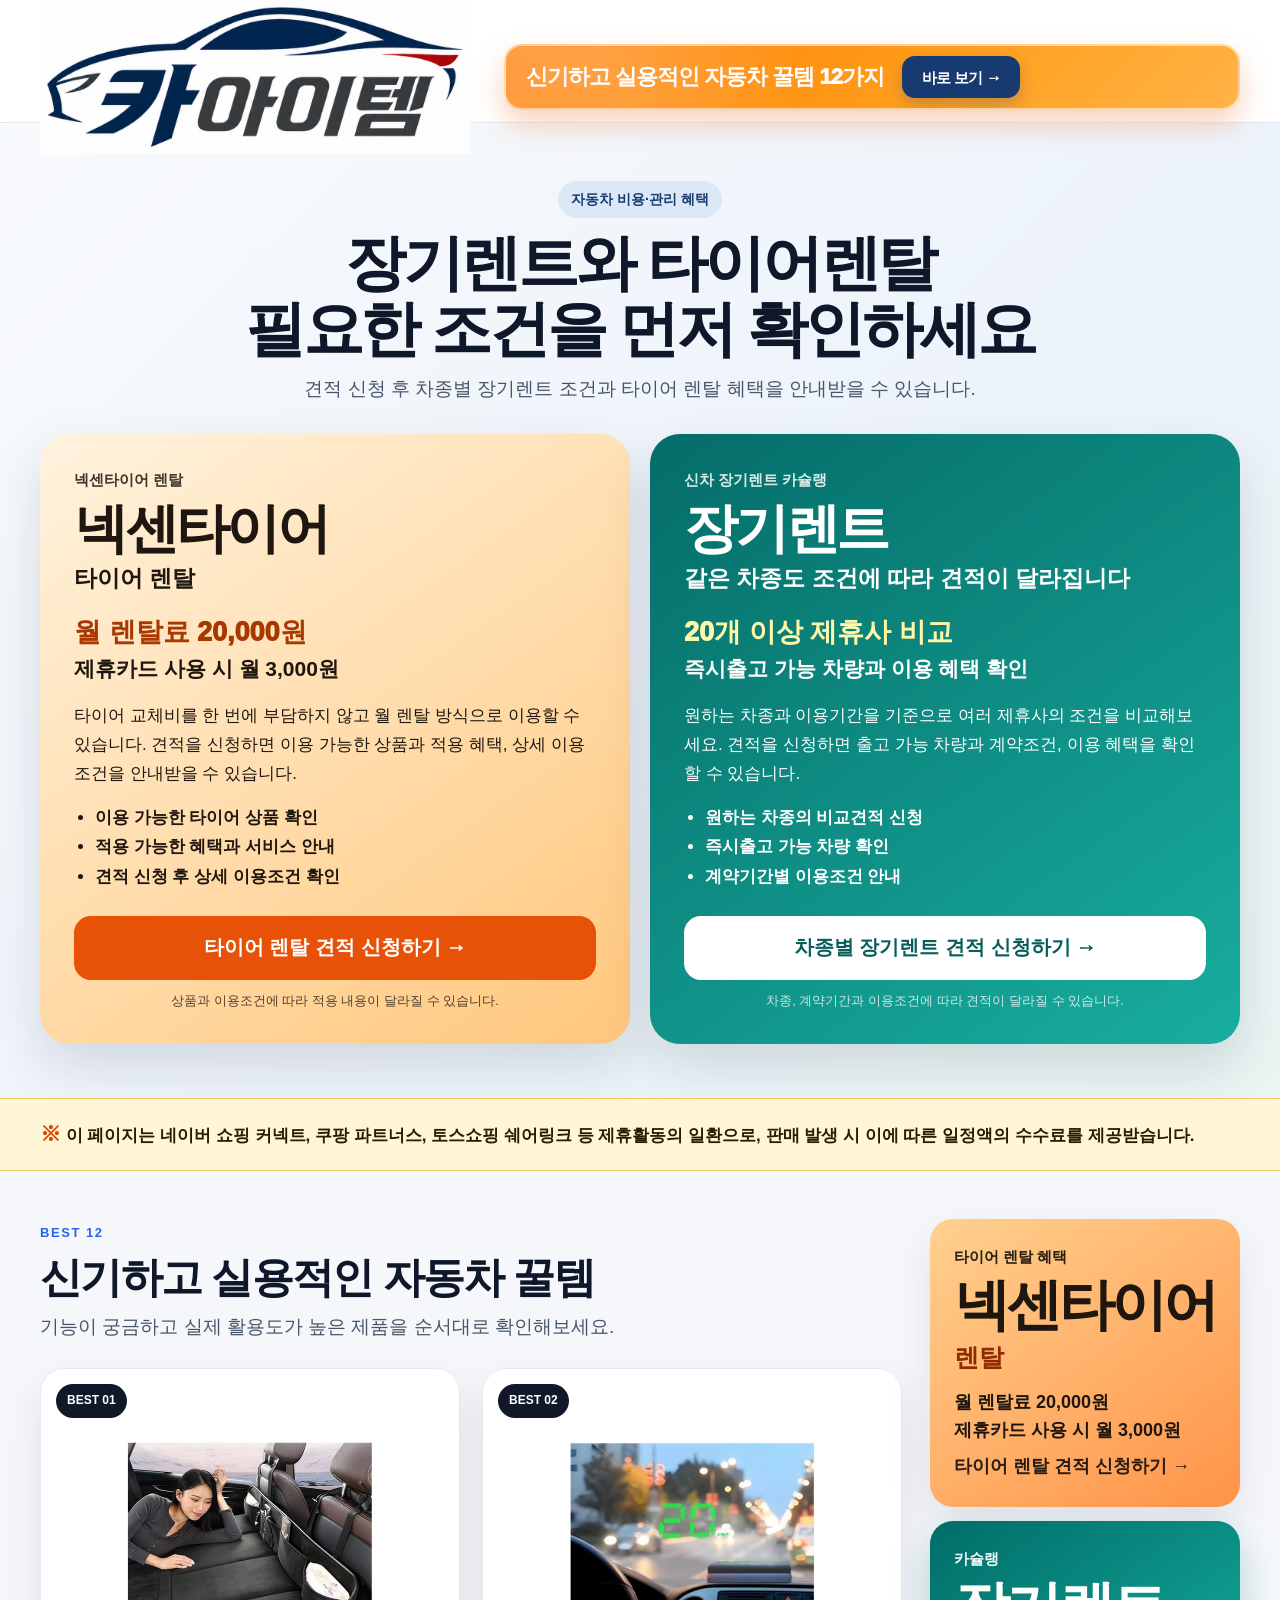
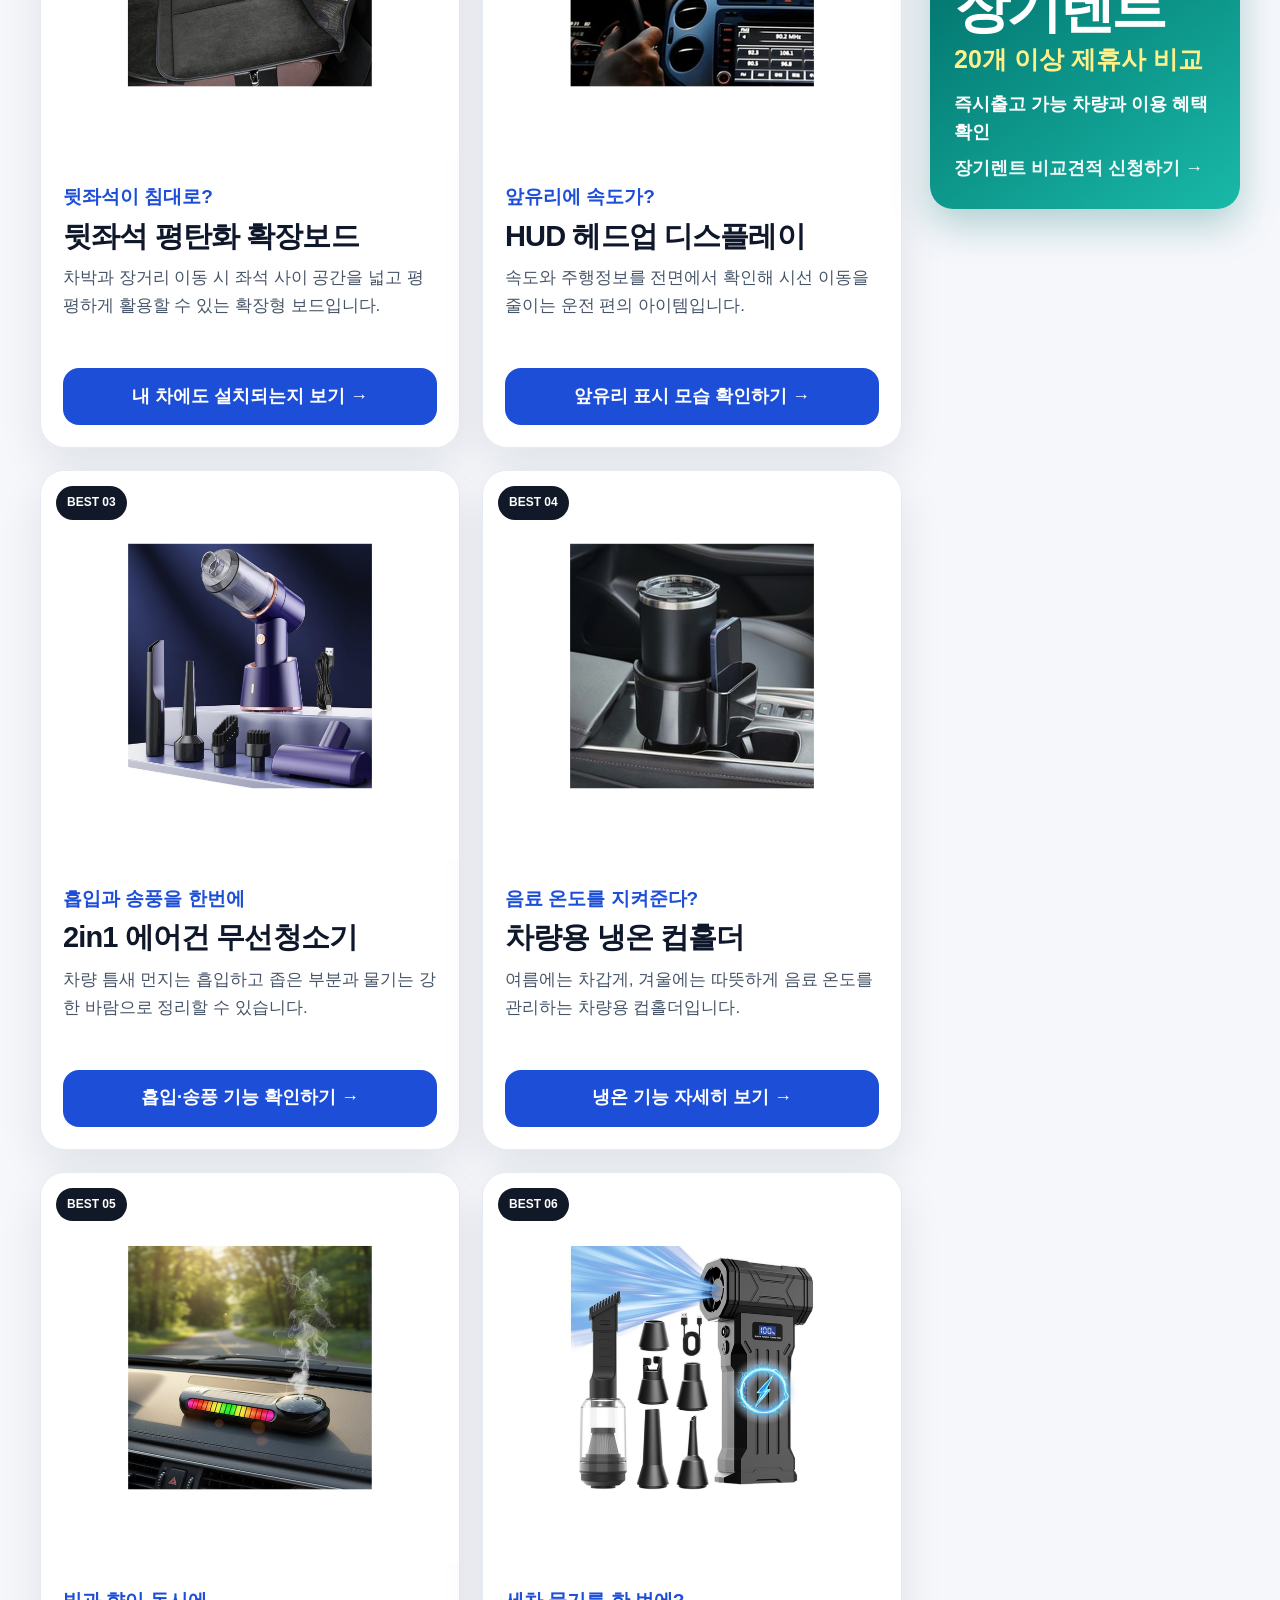
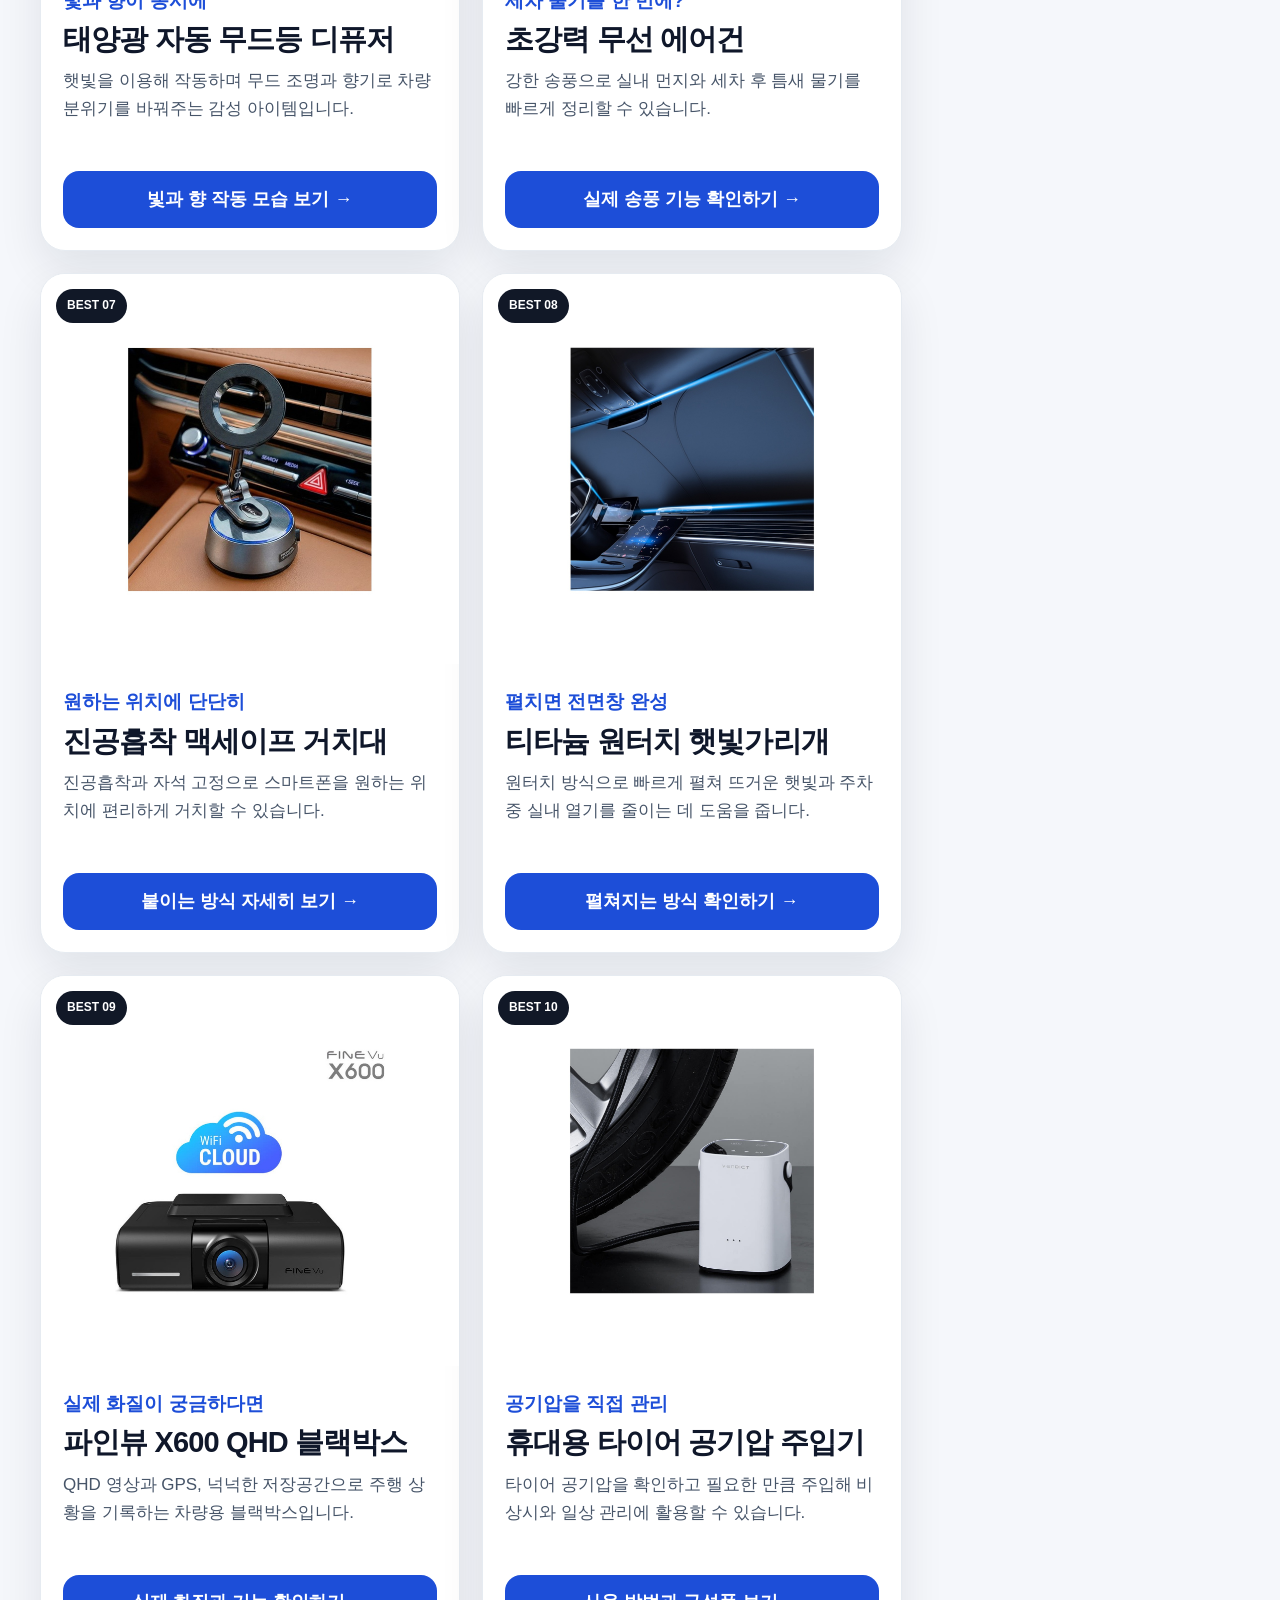
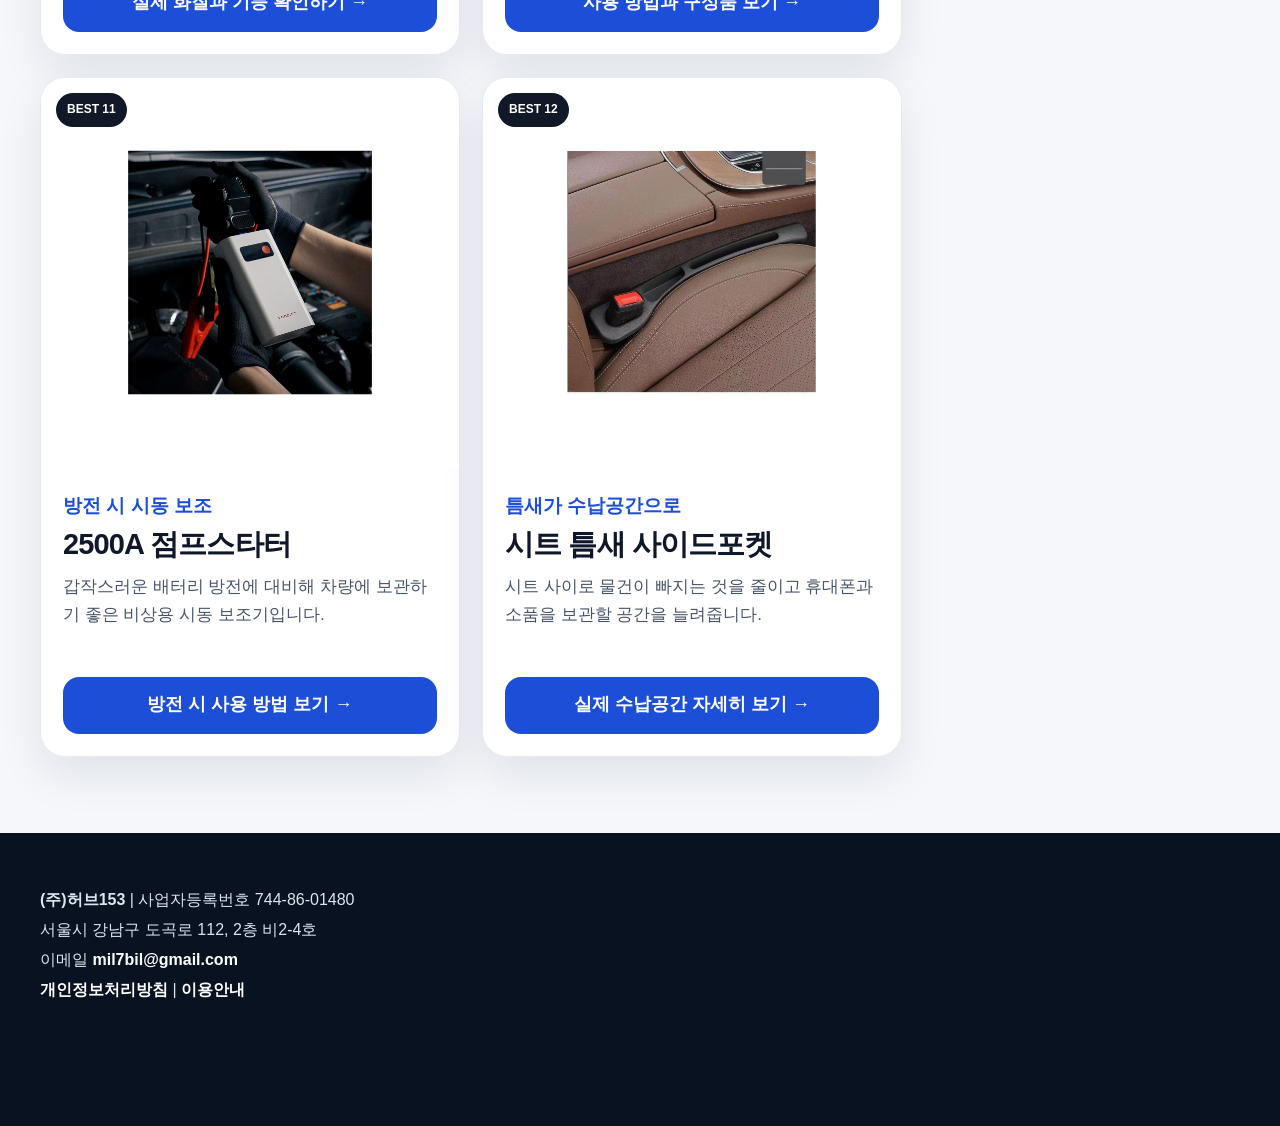
==== commit db196be0: "Add files via upload" ====
--- a/index.html
+++ b/index.html
@@ -1,29 +1,60 @@
 <!doctype html><html lang="ko"><head>
 <meta charset="utf-8"><meta name="viewport" content="width=device-width,initial-scale=1,viewport-fit=cover">
-<title>카아이템 | 자동차 꿀템 베스트 12</title>
-<meta name="description" content="차에 이런 것까지? 신기하고 인기 있는 자동차 꿀템 베스트 12">
-<link rel="canonical" href="https://caritem.life/dcar/"><link rel="stylesheet" href="styles.css">
+<title>카아이템 | 장기렌트·타이어렌탈 견적 안내</title>
+<meta name="description" content="장기렌트 비교견적과 넥센타이어 렌탈 혜택을 확인하고 자동차 꿀템 12가지도 함께 살펴보세요.">
+<link rel="canonical" href="https://caritem.life/ncp/"><link rel="stylesheet" href="styles.css">
 </head><body>
 <header class="site-header"><div class="container header-inner">
 <a href="#top" class="logo-link"><img src="assets/logo/caritem-logo.png" alt="카아이템" class="logo-image"></a>
-<nav class="nav"><a href="#best12">베스트12</a><a href="#footer">이용안내</a></nav>
+<a href="#best12" class="header-goods-link" aria-label="자동차 꿀템 12가지 바로 보기">
+  <span class="header-goods-text">신기하고 실용적인 자동차 꿀템 12가지</span>
+  <span class="header-goods-cta">바로 보기 →</span>
+</a>
 </div></header>
 <main id="top">
-<section class="hero">
-<div class="container hero-inner">
-<div class="hero-copy">
-<div class="hero-tag">자동차 생활 큐레이션</div>
-<h1>차에 이런 것까지?<br><span>신기하고 인기 있는<br>자동차 꿀템 베스트 12</span></h1>
-<p>운전 편의부터 차량관리와 안전까지<br>실제로 활용하기 좋은 자동차용품을 모았습니다.</p>
-<a href="#best12" class="hero-btn">자동차 꿀템 12개 보기</a>
+<section class="cpa-hero">
+<div class="container">
+<div class="cpa-intro">
+<span>자동차 비용·관리 혜택</span>
+<h1>장기렌트와 타이어렌탈<br>필요한 조건을 먼저 확인하세요</h1>
+<p>견적 신청 후 차종별 장기렌트 조건과 타이어 렌탈 혜택을 안내받을 수 있습니다.</p>
 </div>
-<div class="hero-photo-collage">
-<a href="https://link.coupang.com/a/ftxtycdx7s" target="_blank" rel="sponsored noopener noreferrer"><img src="assets/hero/01.jpg" alt="뒷좌석 평탄화 확장보드"></a>
-<a href="https://link.coupang.com/a/ftwaCrsBgG" target="_blank" rel="sponsored noopener noreferrer"><img src="assets/hero/02.jpg" alt="HUD 헤드업 디스플레이"></a>
-<a href="https://link.coupang.com/a/ftwsIaDIvk" target="_blank" rel="sponsored noopener noreferrer"><img src="assets/hero/03.jpg" alt="진공흡착 맥세이프 거치대"></a>
-<a href="https://link.coupang.com/a/ftyeFqaHMO" target="_blank" rel="sponsored noopener noreferrer"><img src="assets/hero/04.jpg" alt="초강력 무선 에어건"></a>
+
+<div class="cpa-split">
+<a href="https://xudllbmn.adpt.kr" target="_blank" rel="sponsored noopener noreferrer" class="cpa-main-card tire-main">
+  <div class="cpa-card-top">넥센타이어 렌탈</div>
+  <h2>넥센타이어</h2>
+  <div class="cpa-subtitle">타이어 렌탈</div>
+  <div class="cpa-price">월 렌탈료 20,000원</div>
+  <div class="cpa-benefit">제휴카드 사용 시 월 3,000원</div>
+  <p>타이어 교체비를 한 번에 부담하지 않고 월 렌탈 방식으로 이용할 수 있습니다. 견적을 신청하면 이용 가능한 상품과 적용 혜택, 상세 이용조건을 안내받을 수 있습니다.</p>
+  <ul>
+    <li>이용 가능한 타이어 상품 확인</li>
+    <li>적용 가능한 혜택과 서비스 안내</li>
+    <li>견적 신청 후 상세 이용조건 확인</li>
+  </ul>
+  <span class="cpa-main-btn">타이어 렌탈 견적 신청하기 →</span>
+  <small>상품과 이용조건에 따라 적용 내용이 달라질 수 있습니다.</small>
+</a>
+
+<a href="https://www.albarich.com/pt/VUdDuYpzcG" target="_blank" rel="sponsored noopener noreferrer" class="cpa-main-card rent-main">
+  <div class="cpa-card-top">신차 장기렌트 카슐랭</div>
+  <h2>장기렌트</h2>
+  <div class="cpa-subtitle">같은 차종도 조건에 따라 견적이 달라집니다</div>
+  <div class="cpa-price">20개 이상 제휴사 비교</div>
+  <div class="cpa-benefit">즉시출고 가능 차량과 이용 혜택 확인</div>
+  <p>원하는 차종과 이용기간을 기준으로 여러 제휴사의 조건을 비교해보세요. 견적을 신청하면 출고 가능 차량과 계약조건, 이용 혜택을 확인할 수 있습니다.</p>
+  <ul>
+    <li>원하는 차종의 비교견적 신청</li>
+    <li>즉시출고 가능 차량 확인</li>
+    <li>계약기간별 이용조건 안내</li>
+  </ul>
+  <span class="cpa-main-btn">차종별 장기렌트 견적 신청하기 →</span>
+  <small>차종, 계약기간과 이용조건에 따라 견적이 달라질 수 있습니다.</small>
+</a>
 </div>
-</div></section>
+</div>
+</section>
 
 <section class="affiliate-disclosure"><div class="container">
 <p><strong>※</strong> 이 페이지는 네이버 쇼핑 커넥트, 쿠팡 파트너스, 토스쇼핑 쉐어링크 등 제휴활동의 일환으로, 판매 발생 시 이에 따른 일정액의 수수료를 제공받습니다.</p>
@@ -86,10 +117,10 @@
 </section>
 
 <aside class="sticky-rail">
-<a href="https://tedlsywh.adpt.kr" target="_blank" rel="sponsored noopener noreferrer" class="rail-card tire">
-<span>타이어 렌탈 혜택</span><strong>넥센타이어</strong><em>렌탈</em><b>월 렌탈료 20,000원<br>제휴카드 사용 시 월 3,000원<br><span class="rail-cta">차량 렌탈 가능 여부 확인 →</span></b></a>
-<a href="https://www.albarich.com/pt/KQG61LutKA" target="_blank" rel="sponsored noopener noreferrer" class="rail-card rent">
-<span>카슐랭</span><strong>장기렌트</strong><em>20개 이상 제휴사 비교</em><b>즉시출고 가능 차량과 이용 혜택 확인<br><span class="rail-cta">장기렌트 견적·혜택 확인 →</span></b></a>
+<a href="https://xudllbmn.adpt.kr" target="_blank" rel="sponsored noopener noreferrer" class="rail-card tire">
+<span>타이어 렌탈 혜택</span><strong>넥센타이어</strong><em>렌탈</em><b>월 렌탈료 20,000원<br>제휴카드 사용 시 월 3,000원<br><span class="rail-cta">타이어 렌탈 견적 신청하기 →</span></b></a>
+<a href="https://www.albarich.com/pt/VUdDuYpzcG" target="_blank" rel="sponsored noopener noreferrer" class="rail-card rent">
+<span>카슐랭</span><strong>장기렌트</strong><em>20개 이상 제휴사 비교</em><b>즉시출고 가능 차량과 이용 혜택 확인<br><span class="rail-cta">장기렌트 비교견적 신청하기 →</span></b></a>
 </aside></div>
 </main>
 
@@ -102,7 +133,7 @@
 </div></footer>
 
 <div class="mobile-bar">
-<a href="https://tedlsywh.adpt.kr" target="_blank" rel="sponsored noopener noreferrer" class="mobile-tire"><span>넥센타이어</span><strong>렌탈</strong><em>월 20,000원 / 카드 사용 시 월 3,000원</em></a>
-<a href="https://www.albarich.com/pt/KQG61LutKA" target="_blank" rel="sponsored noopener noreferrer" class="mobile-rent"><span>카슐랭</span><strong>장기렌트</strong><em>견적·혜택 확인</em></a>
+<a href="https://xudllbmn.adpt.kr" target="_blank" rel="sponsored noopener noreferrer" class="mobile-tire"><span>넥센타이어</span><strong>렌탈</strong><em>월 20,000원 / 카드 사용 시 월 3,000원</em></a>
+<a href="https://www.albarich.com/pt/VUdDuYpzcG" target="_blank" rel="sponsored noopener noreferrer" class="mobile-rent"><span>카슐랭</span><strong>장기렌트</strong><em>비교견적 신청</em></a>
 </div>
 </body></html>
--- a/styles.css
+++ b/styles.css
@@ -232,3 +232,577 @@
     height:280px !important;
   }
 }
+
+
+/* ncp: 네이버 CPA 전용 첫 화면 */
+.header-goods-link{
+  margin-left:auto;
+  display:flex;
+  align-items:center;
+  justify-content:center;
+  min-height:52px;
+  padding:11px 18px;
+  border-radius:15px;
+  background:#173a70;
+  color:#fff;
+  font-size:16px;
+  font-weight:900;
+  box-shadow:0 10px 24px rgba(23,58,112,.18);
+}
+.header-goods-link:hover{transform:translateY(-1px)}
+.header-goods-mobile{display:none}
+
+.cpa-hero{
+  padding:58px 0 54px;
+  background:linear-gradient(135deg,#f8fafc 0%,#edf3fb 58%,#e8f5f2 100%);
+}
+.cpa-intro{text-align:center;margin-bottom:30px}
+.cpa-intro>span{
+  display:inline-block;
+  padding:7px 13px;
+  border-radius:999px;
+  background:#dce8f8;
+  color:#173a70;
+  font-size:14px;
+  font-weight:900;
+}
+.cpa-intro h1{
+  margin:13px 0 10px;
+  font-size:clamp(38px,5vw,61px);
+  line-height:1.08;
+  letter-spacing:-.055em;
+}
+.cpa-intro p{margin:0;color:#475569;font-size:19px}
+
+.cpa-split{
+  display:grid;
+  grid-template-columns:repeat(2,minmax(0,1fr));
+  gap:20px;
+  align-items:stretch;
+}
+.cpa-main-card{
+  display:flex;
+  flex-direction:column;
+  min-height:610px;
+  padding:34px;
+  border-radius:30px;
+  box-shadow:0 22px 52px rgba(15,23,42,.13);
+  transition:transform .2s ease,box-shadow .2s ease;
+}
+.cpa-main-card:hover{transform:translateY(-5px);box-shadow:0 28px 58px rgba(15,23,42,.18)}
+.tire-main{background:linear-gradient(145deg,#fff3df,#ffc77c);color:#1f170f}
+.rent-main{background:linear-gradient(145deg,#056c68,#18ae9f);color:#fff}
+.cpa-card-top{font-size:15px;font-weight:900;opacity:.85}
+.cpa-main-card h2{
+  margin:8px 0 0;
+  font-size:54px;
+  line-height:1;
+  letter-spacing:-.06em;
+}
+.cpa-subtitle{
+  margin-top:9px;
+  font-size:23px;
+  line-height:1.25;
+  font-weight:900;
+}
+.cpa-price{
+  margin-top:24px;
+  font-size:27px;
+  line-height:1.18;
+  font-weight:950;
+}
+.tire-main .cpa-price{color:#a83700}
+.rent-main .cpa-price{color:#fff7a8}
+.cpa-benefit{
+  margin-top:6px;
+  font-size:21px;
+  line-height:1.3;
+  font-weight:900;
+}
+.cpa-main-card p{
+  margin:20px 0 14px;
+  font-size:17px;
+  line-height:1.7;
+}
+.cpa-main-card ul{
+  margin:0 0 24px;
+  padding-left:21px;
+  font-size:17px;
+  font-weight:800;
+  line-height:1.75;
+}
+.cpa-main-btn{
+  display:flex;
+  align-items:center;
+  justify-content:center;
+  min-height:64px;
+  margin-top:auto;
+  padding:13px 16px;
+  border-radius:17px;
+  font-size:20px;
+  font-weight:950;
+  text-align:center;
+}
+.tire-main .cpa-main-btn{background:#e85208;color:#fff}
+.rent-main .cpa-main-btn{background:#fff;color:#075e5a}
+.cpa-main-card small{
+  display:block;
+  margin-top:11px;
+  font-size:13px;
+  line-height:1.5;
+  opacity:.78;
+  text-align:center;
+}
+.rail-card.tire .rail-cta,.rail-card.rent .rail-cta{font-size:18px !important}
+#best12{scroll-margin-top:138px}
+
+@media(max-width:860px){
+  .header-inner{gap:10px}
+  .logo-link{flex:0 0 auto}
+  .logo-image{width:218px !important}
+  .header-goods-link{
+    flex:1 1 auto;
+    min-width:0;
+    min-height:66px;
+    padding:8px 9px;
+    border-radius:14px;
+    font-size:13px;
+    line-height:1.23;
+    text-align:center;
+  }
+  .header-goods-pc{display:none}
+  .header-goods-mobile{display:block}
+  .header-goods-mobile strong{font-size:14px}
+  .cpa-hero{padding:36px 0 34px}
+  .cpa-intro{text-align:left;margin-bottom:20px}
+  .cpa-intro h1{font-size:35px}
+  .cpa-intro p{font-size:16px}
+  .cpa-split{grid-template-columns:1fr;gap:15px}
+  .cpa-main-card{min-height:0;padding:25px 21px;border-radius:24px}
+  .cpa-main-card h2{font-size:43px}
+  .cpa-subtitle{font-size:19px}
+  .cpa-price{font-size:23px;margin-top:18px}
+  .cpa-benefit{font-size:18px}
+  .cpa-main-card p,.cpa-main-card ul{font-size:15.5px}
+  .cpa-main-btn{min-height:59px;font-size:17px}
+  #best12{scroll-margin-top:112px}
+}
+
+
+/* ncp header CTA refinement */
+.site-header .header-inner{
+  display:grid;
+  grid-template-columns:minmax(290px, 430px) minmax(420px, 1fr);
+  align-items:center;
+  gap:34px;
+}
+.site-header .logo-link{
+  display:flex;
+  align-items:center;
+}
+.site-header .logo-image{
+  width:100%;
+  max-width:430px;
+}
+.header-goods-link{
+  width:100%;
+  min-height:72px;
+  margin-left:0;
+  padding:16px 24px;
+  border-radius:18px;
+  font-size:20px;
+  letter-spacing:-.03em;
+  box-shadow:0 12px 28px rgba(23,58,112,.20);
+}
+.header-goods-pc{
+  display:block;
+  width:100%;
+  text-align:center;
+}
+
+@media(max-width:860px){
+  .site-header .header-inner{
+    grid-template-columns:minmax(180px, 56%) minmax(0, 44%);
+    gap:10px;
+  }
+  .site-header .logo-image{
+    width:100% !important;
+    max-width:none;
+  }
+  .header-goods-link{
+    min-height:78px;
+    padding:10px 10px;
+    border-radius:15px;
+    font-size:13px;
+    line-height:1.3;
+  }
+  .header-goods-mobile{
+    display:block;
+    font-size:13px;
+  }
+  .header-goods-mobile strong{
+    display:block;
+    margin-top:3px;
+    font-size:14px;
+    line-height:1.25;
+  }
+}
+
+
+/* final clickable header banner */
+.header-goods-link{
+  position:relative;
+  overflow:hidden;
+  display:grid;
+  grid-template-columns:minmax(0,1fr) auto;
+  align-items:center;
+  gap:18px;
+  min-height:88px;
+  padding:15px 18px 15px 24px;
+  border:2px solid rgba(255,255,255,.55);
+  background:
+    radial-gradient(circle at 12% 15%, rgba(255,255,255,.26), transparent 32%),
+    linear-gradient(135deg,#ff7a00 0%,#ff9f1c 58%,#ffb347 100%);
+  color:#fff;
+  box-shadow:0 14px 30px rgba(229,94,0,.28);
+}
+.header-goods-link::after{
+  content:"";
+  position:absolute;
+  inset:-60% auto -60% -28%;
+  width:38%;
+  transform:rotate(18deg);
+  background:linear-gradient(90deg,transparent,rgba(255,255,255,.22),transparent);
+  transition:left .35s ease;
+}
+.header-goods-link:hover::after{left:105%}
+.header-goods-link:hover{
+  transform:translateY(-2px);
+  box-shadow:0 18px 34px rgba(229,94,0,.34);
+}
+.header-goods-pc,
+.header-goods-mobile{
+  width:100%;
+}
+.goods-copy{
+  position:relative;
+  z-index:1;
+  display:flex;
+  flex-wrap:wrap;
+  align-items:center;
+  gap:5px 9px;
+  text-align:left;
+}
+.goods-copy strong{
+  display:block;
+  width:100%;
+  font-size:24px;
+  line-height:1.05;
+  letter-spacing:-.045em;
+}
+.goods-copy>span:not(.goods-eyebrow){
+  font-size:17px;
+  font-weight:850;
+}
+.goods-copy b{
+  color:#fff4a6;
+  font-size:1.08em;
+}
+.goods-eyebrow{
+  display:inline-flex;
+  align-items:center;
+  min-height:25px;
+  padding:3px 9px;
+  border-radius:999px;
+  background:rgba(23,58,112,.9);
+  color:#fff;
+  font-size:12px;
+  font-weight:900;
+}
+.goods-cta{
+  position:relative;
+  z-index:1;
+  display:flex;
+  align-items:center;
+  justify-content:center;
+  min-width:172px;
+  min-height:54px;
+  padding:10px 18px;
+  border-radius:14px;
+  background:#173a70;
+  color:#fff;
+  font-size:17px;
+  font-weight:950;
+  box-shadow:0 8px 18px rgba(23,58,112,.24);
+  white-space:nowrap;
+}
+
+@media(max-width:860px){
+  .header-goods-link{
+    grid-template-columns:1fr;
+    gap:7px;
+    min-height:92px;
+    padding:10px 9px;
+    border-radius:15px;
+  }
+  .header-goods-mobile{
+    display:grid;
+    grid-template-columns:1fr;
+    gap:7px;
+  }
+  .header-goods-mobile .goods-copy{
+    display:block;
+    text-align:center;
+  }
+  .header-goods-mobile .goods-copy strong{
+    font-size:15px;
+    line-height:1.15;
+  }
+  .header-goods-mobile .goods-copy>span{
+    display:block;
+    margin-top:3px;
+    font-size:13px;
+    font-weight:850;
+  }
+  .header-goods-mobile .goods-cta{
+    min-width:0;
+    min-height:34px;
+    padding:6px 8px;
+    border-radius:10px;
+    font-size:13px;
+  }
+}
+
+
+/* final v2: header is not fixed/sticky */
+.site-header{
+  position:static !important;
+  top:auto !important;
+  z-index:auto !important;
+  transform:none !important;
+}
+.site-header .header-inner{
+  position:static !important;
+}
+.header-goods-link{
+  position:relative !important;
+  top:auto !important;
+  right:auto !important;
+  left:auto !important;
+  bottom:auto !important;
+  transform:none;
+  min-height:76px;
+  padding:13px 17px 13px 20px;
+}
+.header-goods-link:hover{
+  transform:translateY(-2px);
+}
+.goods-copy{
+  gap:3px 8px;
+}
+.goods-copy strong{
+  font-size:22px;
+}
+.goods-copy>span:not(.goods-eyebrow){
+  font-size:16px;
+}
+.goods-cta{
+  min-width:158px;
+  min-height:48px;
+  font-size:16px;
+}
+.goods-eyebrow{
+  display:none !important;
+}
+
+@media(max-width:860px){
+  .site-header{
+    position:static !important;
+  }
+  .header-goods-link{
+    min-height:78px;
+    padding:9px 8px;
+  }
+  .header-goods-mobile .goods-copy strong{
+    font-size:14px;
+  }
+  .header-goods-mobile .goods-copy>span{
+    font-size:12.5px;
+  }
+  .header-goods-mobile .goods-cta{
+    min-height:32px;
+    font-size:12.5px;
+  }
+}
+
+
+/* final v3: compact two-line banner */
+.header-goods-link{
+  min-height:68px !important;
+  padding:10px 12px 10px 18px !important;
+}
+.header-goods-pc{
+  display:grid !important;
+  grid-template-columns:minmax(0,1fr) auto;
+  align-items:center;
+  gap:14px;
+}
+.header-goods-pc .goods-copy{
+  display:block;
+  text-align:left;
+}
+.header-goods-pc .goods-copy strong{
+  display:block;
+  font-size:21px;
+  line-height:1.05;
+}
+.header-goods-pc .goods-copy>span{
+  display:block;
+  margin-top:4px;
+  font-size:15px;
+  line-height:1.15;
+}
+.goods-cta{
+  min-width:124px !important;
+  min-height:42px !important;
+  padding:8px 14px !important;
+  font-size:15px !important;
+}
+
+@media(max-width:860px){
+  .header-goods-link{
+    min-height:68px !important;
+    padding:8px 8px !important;
+  }
+  .header-goods-pc{display:none !important}
+  .header-goods-mobile{
+    display:grid !important;
+    grid-template-columns:1fr auto;
+    align-items:center;
+    gap:7px;
+  }
+  .header-goods-mobile .goods-copy{
+    display:block !important;
+    text-align:left !important;
+  }
+  .header-goods-mobile .goods-copy strong{
+    display:block;
+    font-size:13.5px !important;
+    line-height:1.2;
+  }
+  .header-goods-mobile .goods-cta{
+    min-width:80px !important;
+    min-height:34px !important;
+    padding:6px 8px !important;
+    font-size:12px !important;
+  }
+}
+
+
+/* final v4: single-line header banner */
+.header-goods-link{
+  display:grid !important;
+  grid-template-columns:minmax(0,1fr) auto !important;
+  align-items:center !important;
+  gap:16px !important;
+  min-height:66px !important;
+  padding:10px 12px 10px 22px !important;
+}
+.header-goods-text{
+  display:block;
+  min-width:0;
+  color:#fff;
+  font-size:22px;
+  line-height:1.15;
+  font-weight:950;
+  letter-spacing:-.045em;
+  white-space:nowrap;
+  overflow:hidden;
+  text-overflow:ellipsis;
+}
+.header-goods-cta{
+  display:flex;
+  align-items:center;
+  justify-content:center;
+  min-width:126px;
+  min-height:42px;
+  padding:8px 14px;
+  border-radius:13px;
+  background:#173a70;
+  color:#fff;
+  font-size:15px;
+  line-height:1;
+  font-weight:950;
+  white-space:nowrap;
+  box-shadow:0 7px 16px rgba(23,58,112,.24);
+}
+/* 이전 버전 요소 완전 숨김 */
+.header-goods-pc,
+.header-goods-mobile,
+.goods-copy,
+.goods-cta,
+.goods-eyebrow{
+  display:none !important;
+}
+
+@media(max-width:860px){
+  .header-goods-link{
+    grid-template-columns:minmax(0,1fr) auto !important;
+    gap:7px !important;
+    min-height:64px !important;
+    padding:8px 8px 8px 10px !important;
+  }
+  .header-goods-text{
+    font-size:13px;
+    line-height:1.2;
+    white-space:normal;
+    display:-webkit-box;
+    -webkit-line-clamp:2;
+    -webkit-box-orient:vertical;
+  }
+  .header-goods-cta{
+    min-width:78px;
+    min-height:34px;
+    padding:6px 8px;
+    border-radius:10px;
+    font-size:12px;
+  }
+}
+
+
+/* final v5: keep CTA close to headline */
+.header-goods-link{
+  display:flex !important;
+  align-items:center !important;
+  justify-content:flex-start !important;
+  gap:18px !important;
+  min-height:66px !important;
+  padding:10px 16px 10px 20px !important;
+}
+.header-goods-text{
+  flex:0 1 auto;
+  font-size:22px;
+  white-space:nowrap;
+}
+.header-goods-cta{
+  flex:0 0 auto;
+  min-width:118px;
+  min-height:42px;
+  margin-left:0 !important;
+}
+
+@media(max-width:860px){
+  .header-goods-link{
+    gap:8px !important;
+    padding:8px 8px 8px 10px !important;
+  }
+  .header-goods-text{
+    flex:1 1 auto;
+    font-size:13px;
+    white-space:normal;
+  }
+  .header-goods-cta{
+    min-width:76px;
+    min-height:34px;
+  }
+}
